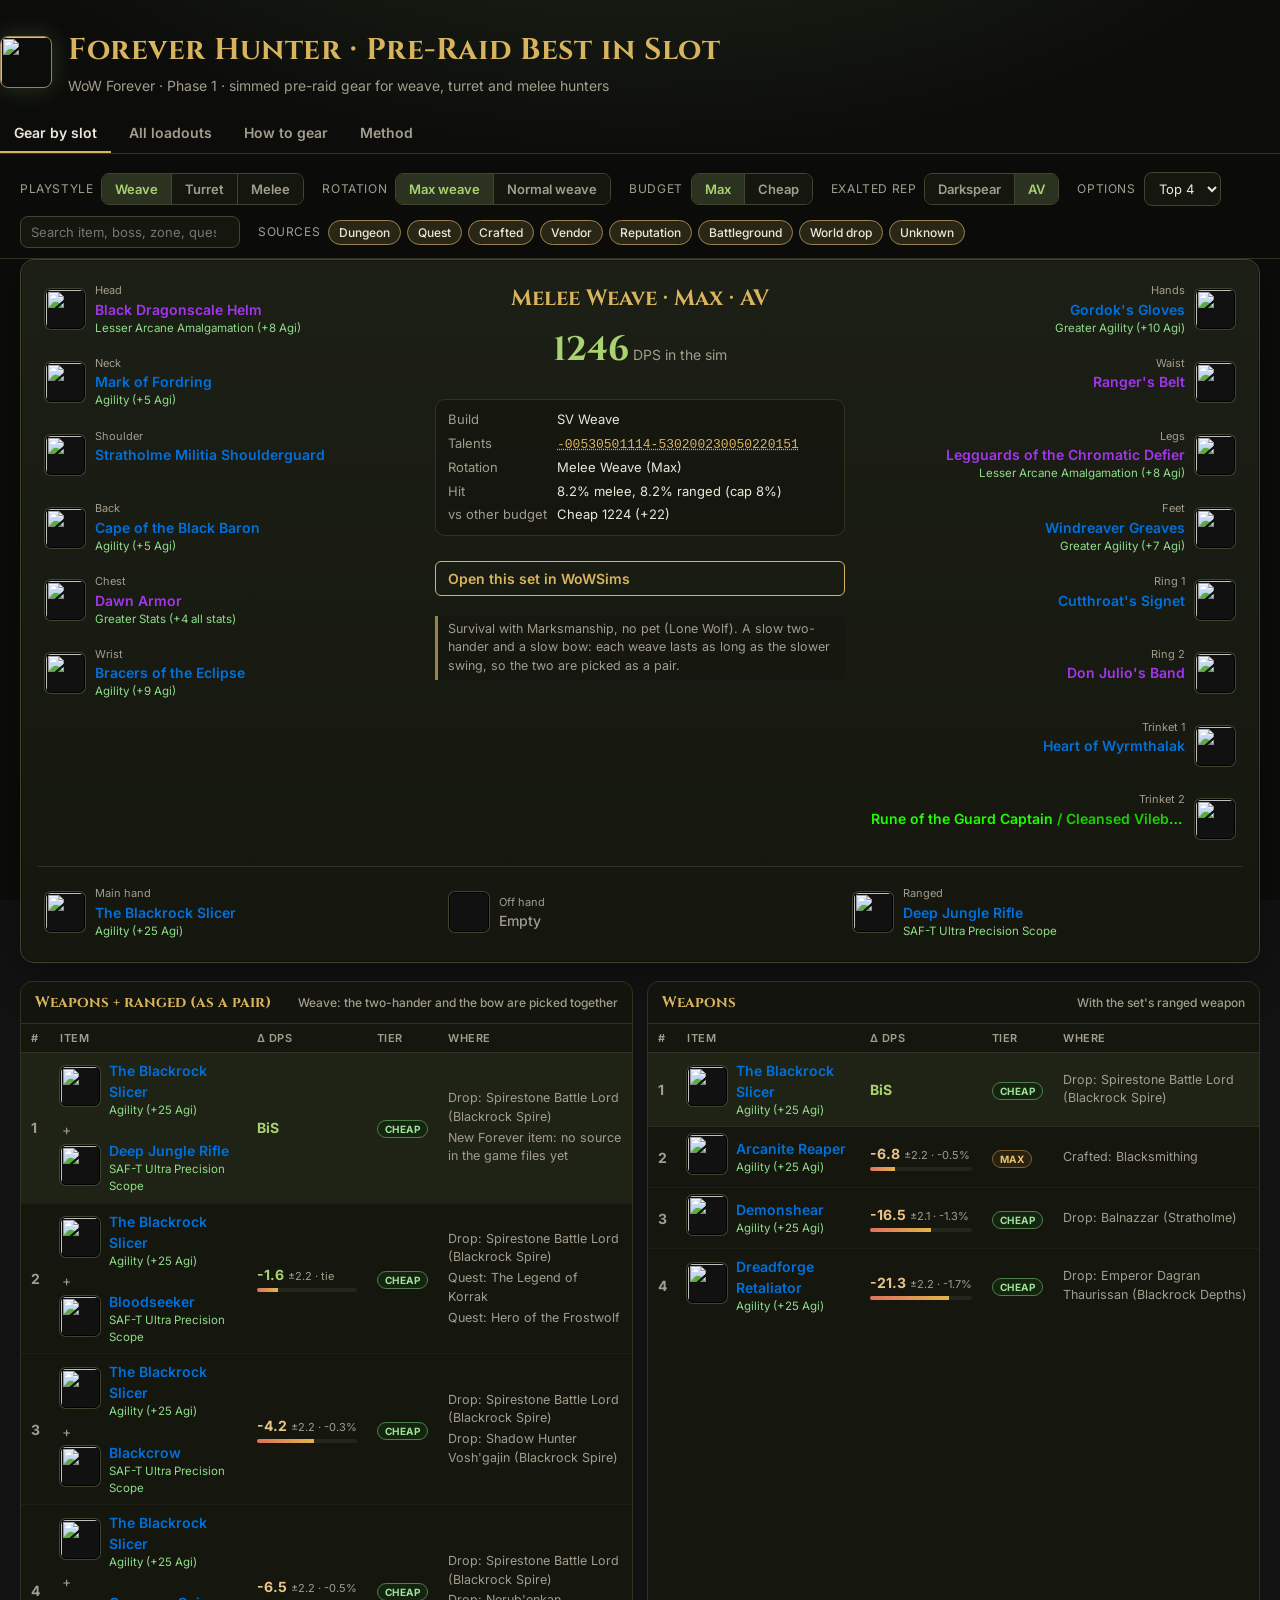
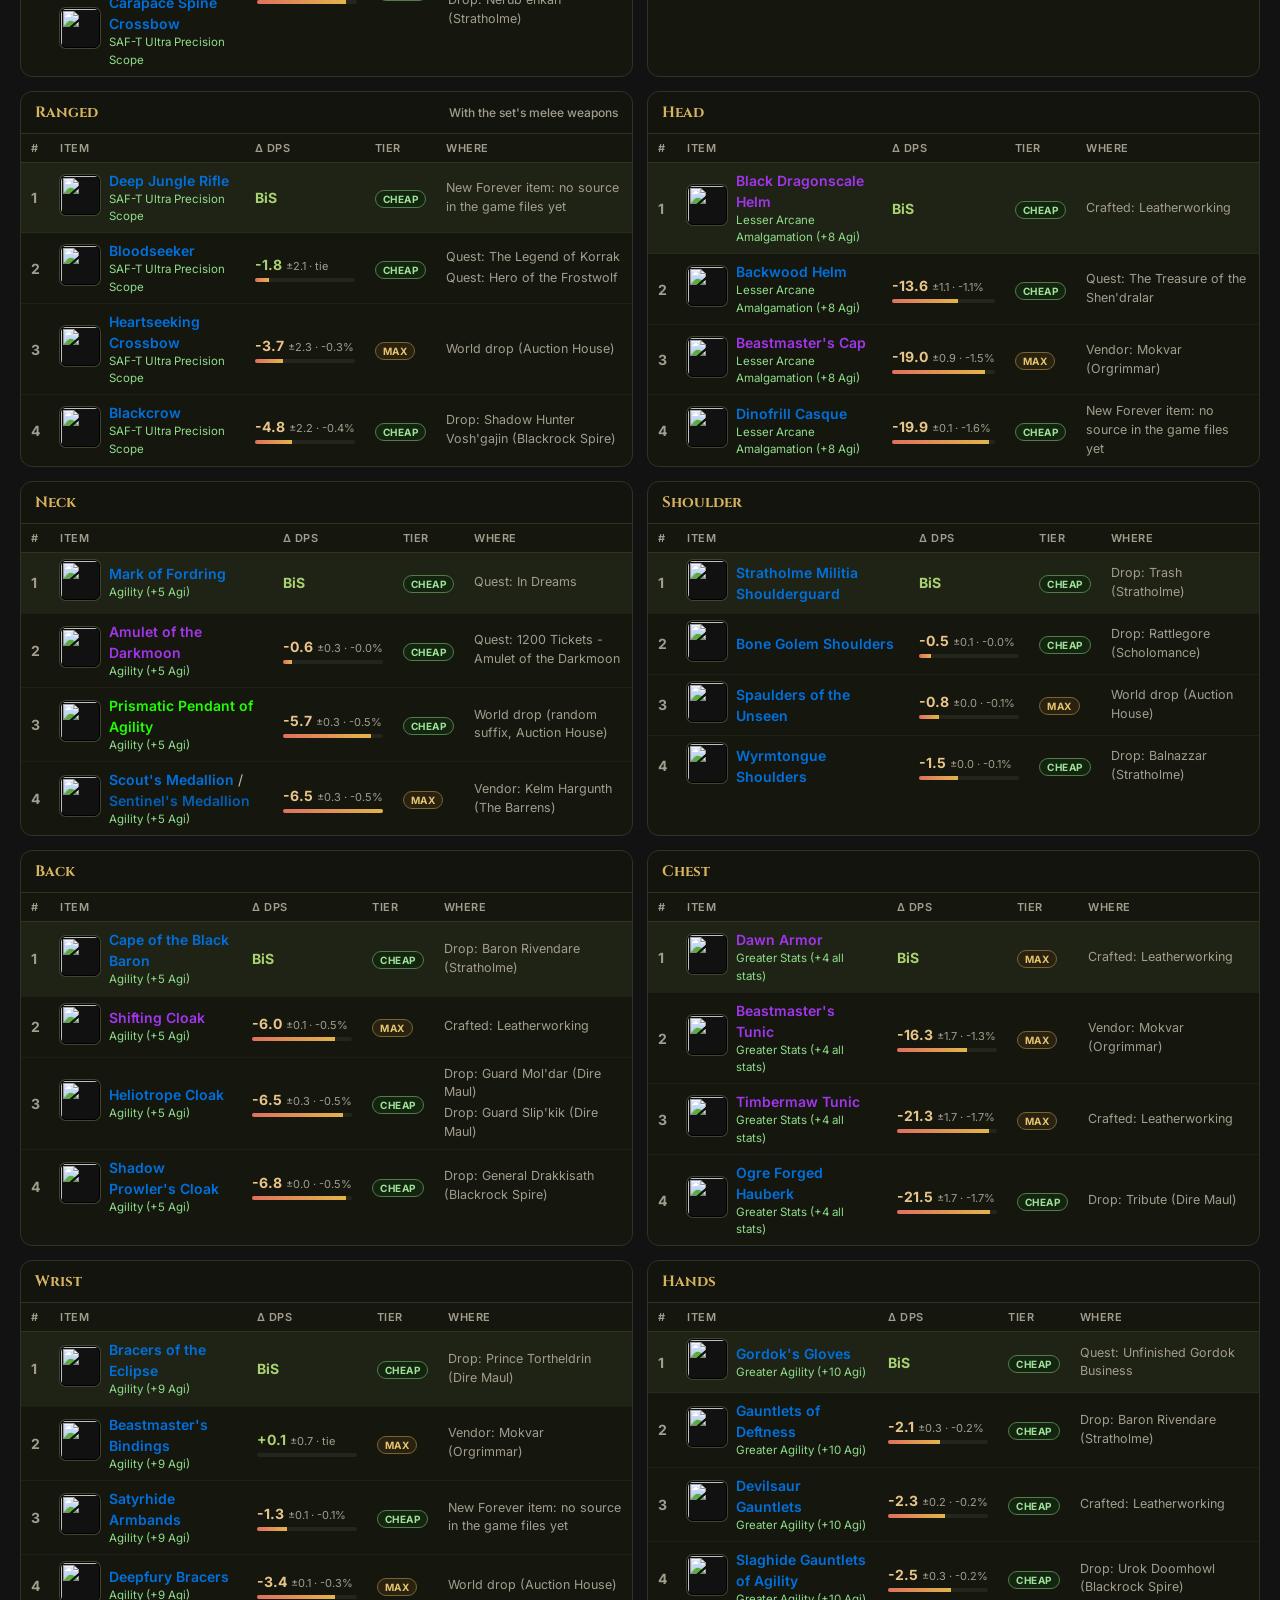
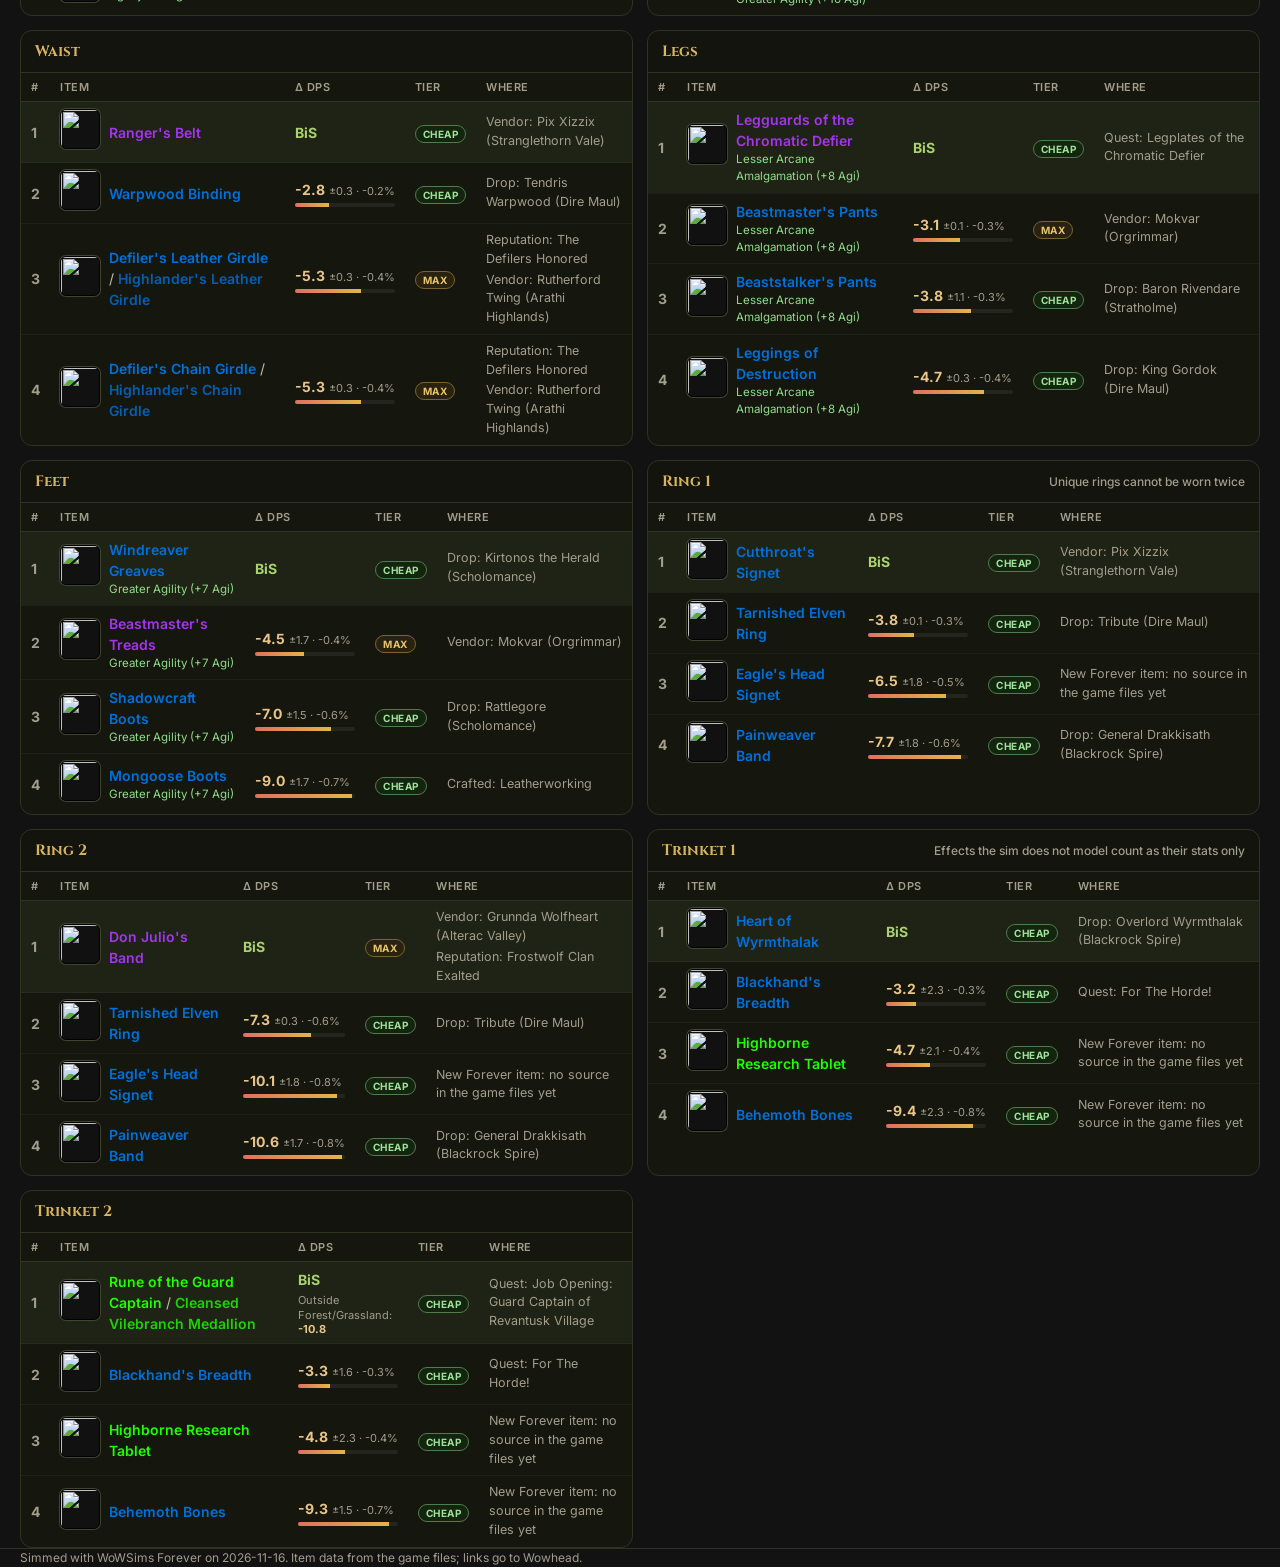
==== index.html @ 92790dd5 "Weave: normal weave sets beside the max weave ones Weave gets a Rotation pick, Max weave or Normal w" ====
<!doctype html>
<html lang="en">
<head>
<meta charset="utf-8">
<meta name="viewport" content="width=device-width,initial-scale=1">
<title>Forever Hunter · Pre-Raid BiS</title>
<link rel="icon" href="https://wow.zamimg.com/images/wow/icons/medium/classicon_hunter.jpg">
<link rel="preconnect" href="https://fonts.googleapis.com">
<link rel="stylesheet" href="https://fonts.googleapis.com/css2?family=Cinzel:wght@600;700&family=Inter:wght@400;500;600;700&display=swap">
<style>
:root {
  color-scheme: dark;
  --bg: #0c0d0b;
  --panel: #15170f;
  --panel-2: #1c1f15;
  --line: #2f3322;
  --line-2: #3f4530;
  --gold: #d9b45f;
  --gold-dim: #9a8250;
  --text: #ebe7da;
  --muted: #a29d8c;
  --hunter: #a9d271;
  --good: #8fdc8a;
  --warn: #e2b54a;
  --bad: #e0705f;
  --q0: #9d9d9d; --q1: #ffffff; --q2: #1eff00; --q3: #0070dd; --q4: #a335ee; --q5: #ff8000;
  --display: "Cinzel", Georgia, serif;
  --body: "Inter", system-ui, -apple-system, "Segoe UI", sans-serif;
}
* { box-sizing: border-box; }
html { scroll-behavior: smooth; scroll-padding-top: 130px; }
body { margin: 0; background: radial-gradient(1200px 600px at 50% -200px, #23281a 0%, var(--bg) 60%) fixed; color: var(--text); font: 14px/1.5 var(--body); }
a { color: var(--gold); text-decoration: none; }
a:hover { text-decoration: underline; }
.wrap { max-width: 1280px; margin: 0 auto; padding: 0 20px; }

header.top { padding: 28px 0 8px; }
.brand { display: flex; align-items: center; gap: 16px; }
.brand img { width: 52px; height: 52px; border-radius: 8px; border: 1px solid var(--gold-dim); box-shadow: 0 0 24px #a9d27133; }
h1 { font-family: var(--display); font-weight: 700; font-size: 30px; letter-spacing: .5px; margin: 0; color: var(--gold); }
.sub { color: var(--muted); margin: 2px 0 0; }
nav.tabs { display: flex; gap: 4px; margin-top: 18px; border-bottom: 1px solid var(--line); }
nav.tabs button { background: none; border: 0; color: var(--muted); font: 600 14px var(--body); padding: 10px 14px; cursor: pointer; border-bottom: 2px solid transparent; }
nav.tabs button[aria-selected="true"] { color: var(--text); border-bottom-color: var(--gold); }

.bar { position: sticky; top: 0; z-index: 20; background: #0c0d0bf0; backdrop-filter: blur(6px); border-bottom: 1px solid var(--line); }
.bar .wrap { display: flex; flex-wrap: wrap; gap: 10px 18px; align-items: center; padding-top: 10px; padding-bottom: 10px; }
.group { display: flex; align-items: center; gap: 8px; }
.group > label { color: var(--muted); font-size: 12px; text-transform: uppercase; letter-spacing: .6px; }
.seg { display: inline-flex; border: 1px solid var(--line-2); border-radius: 8px; overflow: hidden; }
.seg button { background: var(--panel); color: var(--muted); border: 0; padding: 7px 13px; font: 600 13px var(--body); cursor: pointer; }
.seg button + button { border-left: 1px solid var(--line-2); }
.seg button[aria-pressed="true"] { background: #2b3220; color: var(--hunter); }
.chips { display: flex; flex-wrap: wrap; gap: 6px; }
.chip { border: 1px solid var(--line-2); background: var(--panel); color: var(--muted); border-radius: 999px; padding: 4px 10px; font: 500 12px var(--body); cursor: pointer; }
.chip[aria-pressed="true"] { color: var(--text); border-color: var(--gold-dim); background: #2a2616; }
input[type="search"], select { background: var(--panel); border: 1px solid var(--line-2); color: var(--text); border-radius: 8px; padding: 7px 10px; font: 13px var(--body); }
input[type="search"] { width: 220px; }

main { padding: 18px 0 60px; }
section[hidden] { display: none; }

/* The character window: eight slots down each side, the weapons below, the build in the middle. */
.doll { display: grid; grid-template-columns: minmax(230px, 1fr) minmax(260px, 1.1fr) minmax(230px, 1fr); gap: 14px; background: linear-gradient(180deg, var(--panel-2), var(--panel)); border: 1px solid var(--line-2); border-radius: 14px; padding: 16px; box-shadow: inset 0 0 0 1px #00000055, 0 10px 40px #00000066; }
.col { display: flex; flex-direction: column; gap: 6px; }
.col.right .slot { flex-direction: row-reverse; text-align: right; }
.weapons { grid-column: 1 / -1; display: grid; grid-template-columns: repeat(3, 1fr); gap: 6px; border-top: 1px solid var(--line); padding-top: 12px; }
.slot { display: flex; align-items: center; gap: 10px; padding: 5px 7px; border-radius: 8px; border: 1px solid transparent; cursor: pointer; min-height: 50px; }
.slot:hover { background: #ffffff08; border-color: var(--line-2); }
.slot .meta { min-width: 0; }
.slot .nm { font-weight: 600; white-space: nowrap; overflow: hidden; text-overflow: ellipsis; }
.slot .en { color: var(--good); font-size: 11.5px; white-space: nowrap; overflow: hidden; text-overflow: ellipsis; }
.slot .lbl { color: var(--muted); font-size: 11px; }
.slot.empty .nm { color: var(--muted); font-weight: 500; }
.icon { width: 40px; height: 40px; border-radius: 6px; border: 1px solid #000; box-shadow: 0 0 0 1px var(--line-2); flex: none; background: #111 center/cover; }
.icon.sm { width: 28px; height: 28px; border-radius: 5px; }
.center { display: flex; flex-direction: column; gap: 10px; align-items: stretch; justify-content: flex-start; padding: 6px 4px; }
.center h2 { font-family: var(--display); margin: 0; color: var(--gold); font-size: 22px; text-align: center; }
.dps { text-align: center; }
.dps b { font-size: 34px; color: var(--hunter); font-family: var(--display); }
.dps span { color: var(--muted); }
.facts { display: grid; grid-template-columns: auto 1fr; gap: 4px 10px; font-size: 13px; background: #00000033; border: 1px solid var(--line); border-radius: 10px; padding: 10px 12px; }
.facts dt { color: var(--muted); }
.facts dd { margin: 0; overflow-wrap: anywhere; }
.slot.lf { border-color: var(--gold-dim); background: #2a241433; }
.lfbox { font-size: 12.5px; border: 1px solid var(--line); border-radius: 10px; padding: 8px 10px; background: #00000033; }
.lfbox button { background: var(--panel); color: var(--muted); border: 1px solid var(--line-2); border-radius: 8px; padding: 5px 10px; font: 600 12.5px var(--body); cursor: pointer; }
.lfbox button[aria-pressed="true"] { background: #2b3220; color: var(--hunter); }
.lfbox p { margin: 6px 0 0; color: var(--muted); }
.callout { font-size: 12.5px; color: var(--muted); border-left: 3px solid var(--gold-dim); padding: 4px 10px; background: #00000022; border-radius: 0 8px 8px 0; }

/* Slot cards */
.cards { display: grid; grid-template-columns: repeat(auto-fill, minmax(560px, 1fr)); gap: 14px; margin-top: 18px; }
.card { background: var(--panel); border: 1px solid var(--line); border-radius: 12px; overflow: hidden; }
.sect.flash { box-shadow: inset 0 0 0 2px var(--gold); }
.sect + .sect h3 { border-top: 1px solid var(--line); }
.card h3 { margin: 0; padding: 10px 14px; font: 700 15px var(--display); color: var(--gold); border-bottom: 1px solid var(--line); display: flex; justify-content: space-between; align-items: baseline; background: #00000022; }
.card h3 small { font: 500 12px var(--body); color: var(--muted); }
.why { margin-left: 8px; font: 600 11px var(--body); color: var(--gold); background: #d9b45f1a; border: 1px solid var(--gold-dim); border-radius: 10px; padding: 1px 8px; cursor: help; vertical-align: 2px; }
table { width: 100%; border-collapse: collapse; }
th, td { padding: 7px 10px; text-align: left; vertical-align: middle; }
th { font: 600 11px var(--body); text-transform: uppercase; letter-spacing: .5px; color: var(--muted); border-bottom: 1px solid var(--line); }
tbody tr + tr td { border-top: 1px solid #ffffff0a; }
tr.best td { background: #a9d27110; }
td.rank { width: 28px; color: var(--muted); font-weight: 700; }
td.item { min-width: 0; }
.it { display: flex; align-items: center; gap: 9px; min-width: 0; }
.it .names { min-width: 0; }
.it .n { font-weight: 600; }
.ally { opacity: .8; }
.simlink { display: inline-block; margin: 2px 0 10px; padding: 6px 12px; border: 1px solid var(--gold, #c9a227); border-radius: 6px;
  color: var(--gold, #c9a227); font-weight: 600; text-decoration: none; }
.simlink:hover { background: rgba(201, 162, 39, .12); }
.facts a code { text-decoration: underline dotted; }
.it .e { color: var(--good); font-size: 11.5px; }
.plus { color: var(--muted); margin: 0 2px; }
td.delta { white-space: nowrap; width: 120px; }
.dv { font-weight: 700; }
.dv.zero { color: var(--hunter); }
.dv.neg { color: #e9c58a; }
.dm { color: var(--muted); font-size: 11px; }
.alt { color: var(--muted); font-size: 11px; white-space: normal; margin-top: 3px; line-height: 1.3; }
.alt b { color: #e9c58a; }
.bar-bg { height: 4px; background: #ffffff10; border-radius: 3px; margin-top: 3px; overflow: hidden; }
.bar-fg { height: 100%; background: linear-gradient(90deg, #e0705f, #e2b54a); }
td.src { font-size: 12.5px; color: var(--muted); }
td.src .s + .s { margin-top: 2px; }
.badge { display: inline-block; font: 700 10px var(--body); text-transform: uppercase; letter-spacing: .5px; padding: 2px 7px; border-radius: 999px; border: 1px solid; vertical-align: middle; }
.badge.cheap { color: #9fe39a; border-color: #4f7d4b; background: #13240f; }
.badge.max { color: #e8c46d; border-color: #7a6331; background: #2a2210; }
.empty-note { color: var(--muted); padding: 12px 14px; font-size: 13px; }
.scenario { border-top: 1px solid var(--line); padding: 10px 14px 6px; }
.scenario h4 { margin: 0; font: 700 13px var(--display); color: var(--hunter); }
.scenario .sc-detail { color: var(--muted); font-size: 12px; margin: 3px 0 4px; line-height: 1.35; }
.scenario td { padding-left: 0; }
.dv.pos { color: var(--good); }

/* All loadouts */
.matrix { overflow-x: auto; border: 1px solid var(--line); border-radius: 12px; background: var(--panel); }
.matrix table th { position: sticky; top: 0; background: var(--panel-2); }
.matrix td { border-top: 1px solid #ffffff0a; font-size: 12.5px; }
.matrix td.sl { color: var(--muted); font-weight: 600; white-space: nowrap; }
.matrix tr.same td:not(.sl) { background: #8fdc8a0f; }
.matrix td.odd { box-shadow: inset 0 0 0 1px #e2b54a66; }
.matrix .it .n { font-weight: 500; }

/* Prose */
.prose { max-width: 900px; }
.prose h2 { font-family: var(--display); color: var(--gold); margin: 28px 0 8px; font-size: 21px; }
.prose h3 { margin: 18px 0 6px; font-size: 15px; }
.prose p, .prose li { color: #d9d4c4; }
.prose table { margin: 8px 0 14px; border: 1px solid var(--line); border-radius: 10px; overflow: hidden; background: var(--panel); }
.prose td, .prose th { border-top: 1px solid #ffffff0a; font-size: 13px; }
.kpis { display: grid; grid-template-columns: repeat(auto-fill, minmax(190px, 1fr)); gap: 10px; margin: 12px 0; }
.kpi { background: var(--panel); border: 1px solid var(--line); border-radius: 10px; padding: 10px 12px; }
.kpi b { display: block; font-size: 20px; color: var(--hunter); font-family: var(--display); }
.kpi span { color: var(--muted); font-size: 12px; }

/* The game's item tooltip */
#tip { position: fixed; z-index: 50; pointer-events: none; max-width: 330px; background: #070b14f2; border: 1px solid #5a6a8a; border-radius: 6px; padding: 9px 11px; font-size: 13px; line-height: 1.45; box-shadow: 0 8px 30px #000a; }
#tip .t { font-weight: 700; font-size: 14px; }
#tip .w { color: #fff; }
#tip .g { color: #1eff00; }
#tip .y { color: #ffd100; }
#tip .m { color: #9d9d9d; }
#tip .row { display: flex; justify-content: space-between; gap: 16px; }
#tip.wide { max-width: 420px; }
#tip .why-l { margin: 6px 0 0; color: #d8d4c6; }
footer { color: var(--muted); font-size: 12px; border-top: 1px solid var(--line); padding: 18px 0 40px; }

@media (max-width: 980px) {
  .doll { grid-template-columns: 1fr 1fr; }
  .center { grid-column: 1 / -1; order: -1; }
  .weapons { grid-template-columns: 1fr; }
  .cards { grid-template-columns: 1fr; }
  input[type="search"] { width: 100%; }
}
@media (max-width: 600px) {
  .bar { position: static; }
  h1 { font-size: 22px; }
  .doll { grid-template-columns: 1fr; }
  .col.right .slot { flex-direction: row; text-align: left; }
  td.src { display: none; }
}
</style>
</head>
<body>
<header class="top wrap">
  <div class="brand">
    <img alt="" src="https://wow.zamimg.com/images/wow/icons/large/classicon_hunter.jpg">
    <div>
      <h1>Forever Hunter · Pre-Raid Best in Slot</h1>
      <p class="sub" id="lede"></p>
    </div>
  </div>
  <nav class="tabs" role="tablist">
    <button role="tab" data-tab="gear" aria-selected="true">Gear by slot</button>
    <button role="tab" data-tab="all">All loadouts</button>
    <button role="tab" data-tab="howto">How to gear</button>
    <button role="tab" data-tab="method">Method</button>
  </nav>
</header>

<div class="bar">
  <div class="wrap">
    <div class="group"><label>Playstyle</label><div class="seg" id="ps"></div></div>
    <div class="group" id="specgroup"><label id="speclabel">Spec</label><div class="seg" id="spec"></div></div>
    <div class="group"><label>Budget</label><div class="seg" id="tier"></div></div>
    <div class="group" id="repgroup"><label>Exalted rep</label><div class="seg" id="rep"></div></div>
    <div class="group"><label>Options</label>
      <select id="topn"><option value="3">Top 3</option><option value="4" selected>Top 4</option><option value="6">Top 6</option></select>
    </div>
    <div class="group"><input type="search" id="q" placeholder="Search item, boss, zone, quest…"></div>
    <div class="group"><label>Sources</label><div class="chips" id="srcs"></div></div>
  </div>
</div>

<main class="wrap">
  <section data-panel="gear">
    <div class="doll" id="doll"></div>
    <div class="cards" id="cards"></div>
  </section>
  <section data-panel="all" hidden>
    <p class="sub">Every loadout side by side. A green row means every loadout wears the same item; an outlined cell differs from the most common pick.</p>
    <div class="matrix" id="matrix"></div>
  </section>
  <section data-panel="howto" hidden><div class="prose" id="howto"></div></section>
  <section data-panel="method" hidden><div class="prose" id="method"></div></section>
</main>

<footer class="wrap" id="foot"></footer>
<div id="tip" hidden></div>

<script src="data.js?v=25b771f900"></script>
<script>
const G = window.GUIDE;
const ICON = n => `https://wow.zamimg.com/images/wow/icons/medium/${n || 'inv_misc_questionmark'}.jpg`;
const WH = id => `https://www.wowhead.com/forever/item=${id}`;
const esc = s => String(s).replace(/[&<>"]/g, c => ({ '&': '&amp;', '<': '&lt;', '>': '&gt;', '"': '&quot;' })[c]);
const SLOT_LABEL = { head: 'Head', neck: 'Neck', shoulder: 'Shoulder', back: 'Back', chest: 'Chest', wrist: 'Wrist', hands: 'Hands',
  waist: 'Waist', legs: 'Legs', feet: 'Feet', finger1: 'Ring 1', finger2: 'Ring 2', trinket1: 'Trinket 1', trinket2: 'Trinket 2',
  main_hand: 'Main hand', off_hand: 'Off hand', ranged: 'Ranged', weapons: 'Weapons', weapons_ranged: 'Weapons + ranged (as a pair)', two_hand: 'Two-hander' };
const LEFT = ['head', 'neck', 'shoulder', 'back', 'chest', 'wrist'];
const RIGHT = ['hands', 'waist', 'legs', 'feet', 'finger1', 'finger2', 'trinket1', 'trinket2'];
const WEAPONS = ['main_hand', 'off_hand', 'ranged'];
const SOURCE_KINDS = [['dungeon', 'Dungeon'], ['quest', 'Quest'], ['craft', 'Crafted'], ['vendor', 'Vendor'], ['rep', 'Reputation'],
  ['bg', 'Battleground'], ['world', 'World drop'], ['unknown', 'Unknown']];

// spec: the pick per playstyle that has one (Weave: max or normal rotation; Turret: MM or BM).
const state = { ps: 'weave', spec: { weave: 'max', turret: 'mm' }, long: false, tier: 'max', rep: 'av', topn: 4, q: '', srcs: new Set(SOURCE_KINDS.map(s => s[0])), tab: 'gear' };
const fromHash = () => {
  const p = new URLSearchParams(location.hash.slice(1));
  if (G.playstyles.some(x => x.id === p.get('ps'))) state.ps = p.get('ps');
  if (['max', 'cheap'].includes(p.get('tier'))) state.tier = p.get('tier');
  if (['darkspear', 'av'].includes(p.get('rep'))) state.rep = p.get('rep');
  if (['gear', 'all', 'howto', 'method'].includes(p.get('tab'))) state.tab = p.get('tab');
  const P = G.playstyles.find(x => x.id === state.ps);
  if ((P.specs || []).some(x => x.id === p.get('spec'))) state.spec[state.ps] = p.get('spec');
  state.long = p.get('long') === '1';
};
const toHash = () => history.replaceState(null, '', `#tab=${state.tab}&ps=${state.ps}${state.ps in state.spec ? `&spec=${state.spec[state.ps]}` : ''}&tier=${state.tier}&rep=${state.rep}${state.long ? '&long=1' : ''}`);

const item = id => G.items[id];
const qcls = it => `color: var(--q${it ? it.q : 1})`;
// Max comes in two sets, one per exalted reputation: Darkspear Raiders (<ps>-max) or Alterac Valley (<ps>-max-av).
// A playstyle with specs has a set per spec and budget, under the spec's prefix: Weave max (weave-*) or normal
// (nweave-*), Turret Marksmanship (turret-*) or Beast Mastery (bmturret-*).
const curPS = () => G.playstyles.find(p => p.id === state.ps);
const loadout = () => G.loadouts[`${(specOf(curPS()) || { prefix: state.ps }).prefix}-${state.tier}${state.tier === 'max' && state.rep === 'av' ? '-av' : ''}`];
const specOf = P => (P.specs || []).find(x => x.id === state.spec[P.id]);
const tierLabel = () => state.tier === 'cheap' ? 'Cheap' : `Max · ${state.rep === 'av' ? 'AV' : 'Darkspear'}`;

function itemName(spec) {
  const it = item(spec[0]);
  if (!it) return '—';
  return it.name + (spec[2] ? ' ' + (G.suffixes[spec[2]] || '') : '');
}
function enchantName(spec) {
  return spec[3] || (spec[1] ? 'Enchant ' + spec[1] : '');
}
function itemHTML(spec, small) {
  const it = item(spec[0]);
  if (!it) return '<span class="dm">empty</span>';
  const en = enchantName(spec);
  return `<span class="it" data-tip="${spec[0]}" data-sfx="${spec[2] || 0}">
      <a href="${WH(spec[0])}" target="_blank" rel="noopener"><img class="icon${small ? ' sm' : ''}" loading="lazy" src="${ICON(it.icon)}" alt=""></a>
      <span class="names"><a class="n" style="${qcls(it)}" href="${WH(spec[0])}" target="_blank" rel="noopener">${esc(itemName(spec))}</a>${it.alliance ? `<span class="ally"> / <a class="n" style="${qcls(it)}" href="${WH(it.alliance.id)}" target="_blank" rel="noopener" title="Alliance version, identical">${esc(it.alliance.name)}</a></span>` : ''}
      ${en && !small ? `<div class="e">${esc(en)}</div>` : ''}</span></span>`;
}
const moveSpecs = move => Object.entries(move).filter(([, v]) => v && v[0]).sort((a, b) => order(a[0]) - order(b[0]));
const ORDER = ['head', 'neck', 'shoulder', 'back', 'chest', 'wrist', 'hands', 'waist', 'legs', 'feet', 'finger1', 'finger2', 'trinket1', 'trinket2', 'main_hand', 'off_hand', 'ranged'];
const order = s => ORDER.indexOf(s);

function rowPasses(specs) {
  const q = state.q.trim().toLowerCase();
  return specs.every(([, spec]) => {
    const it = item(spec[0]);
    if (!it) return true;
    if (!it.kinds.some(k => state.srcs.has(k))) return false;
    if (state.tier === 'cheap' && it.tier !== 'cheap') return false;
    return true;
  }) && (!q || specs.some(([, spec]) => {
    const it = item(spec[0]);
    return it && (itemName(spec).toLowerCase().includes(q) || (it.alliance && it.alliance.name.toLowerCase().includes(q)) ||
      it.sources.join(' ').toLowerCase().includes(q));
  }));
}

function renderDoll() {
  const L = loadout();
  // The long fight toggle shows the set with the pieces a 4-5 minute fight swaps in, marked.
  const LF = state.long && L.long;
  const gear = LF ? { ...L.gear, ...L.long.pieces } : L.gear;
  const slot = s => {
    const spec = gear[s];
    if (!spec || !spec[0]) return `<div class="slot empty" data-go="${s}"><div class="icon"></div><div class="meta"><div class="lbl">${SLOT_LABEL[s]}</div><div class="nm">Empty</div></div></div>`;
    const it = item(spec[0]);
    return `<div class="slot${LF && L.long.pieces[s] ? ' lf' : ''}" data-go="${s}" data-tip="${spec[0]}" data-sfx="${spec[2] || 0}">
      <img class="icon" src="${ICON(it.icon)}" alt=""><div class="meta"><div class="lbl">${SLOT_LABEL[s]}${(L.groups.find(g => g.id === s && g.why) || {}).why ? ` <button class="why" type="button" data-why="${s}">${esc(L.groups.find(g => g.id === s).why.label)}</button>` : ''}</div>
      <div class="nm" style="${qcls(it)}">${esc(itemName(spec))}${it.alliance ? `<span class="ally"> / ${esc(it.alliance.name)}</span>` : ''}</div><div class="en">${esc(enchantName(spec)) || '&nbsp;'}</div></div></div>`;
  };
  const P = G.playstyles.find(p => p.id === state.ps);
  const sp = specOf(P);
  const sign = v => (v > 0 ? '+' : '') + v.toFixed(1);
  const lfBox = L.long ? `<div class="lfbox"><button type="button" data-long aria-pressed="${!!LF}">Long fight (4–5 min)</button>
      ${LF ? `<p>${esc(L.long.label)} (marked): ${L.long.at.map(a => `<b>${sign(a.d)}</b> ±${a.m.toFixed(1)} at ${esc(a.t)}`).join(', ')}, against this set at the same length. ${esc(L.long.note || '')}</p>` : ''}</div>` : '';
  document.getElementById('doll').innerHTML = `
    <div class="col">${LEFT.map(slot).join('')}</div>
    <div class="center">
      <h2>${esc(sp ? sp.title : P.name)} · ${tierLabel()}</h2>
      <div class="dps"><b>${L.dps.toFixed(0)}</b> <span>DPS in the sim</span></div>
      <dl class="facts">
        <dt>Build</dt><dd>${esc(L.build)}</dd>
        <dt>Talents</dt><dd><a href="${esc(L.talentLink)}" target="_blank" rel="noopener" title="Open in the Wowhead talent calculator"><code>${esc(L.talents)}</code></a></dd>
        <dt>Rotation</dt><dd>${esc(L.rotation)}</dd>
        <dt>Hit</dt><dd>${esc(L.hit)}</dd>
        <dt>vs other budget</dt><dd>${esc(L.vsOther)}</dd>
      </dl>
      ${L.simLink ? `<a class="simlink" href="${esc(L.simLink)}" target="_blank" rel="noopener">Open this set in WoWSims</a>` : ''}
      ${lfBox}
      <div class="callout">${(sp && sp.blurb) || P.blurb}</div>
    </div>
    <div class="col right">${RIGHT.map(slot).join('')}</div>
    <div class="weapons">${WEAPONS.map(slot).join('')}</div>`;
}

function renderCards() {
  const L = loadout();
  const out = [];
  for (const g of L.groups) {
    // A list with nothing worn in its slot (one-handers on a two-hander set) has no BiS row; its Δ is against the set.
    const hasBest = Object.keys(g.best).length > 0;
    const rows = [...(hasBest ? [{ move: g.best, d: 0, m: 0, best: true, alt: g.bestAlt }] : []), ...g.rows];
    const shown = rows.filter(r => rowPasses(moveSpecs(r.move))).slice(0, state.topn);
    const maxLoss = Math.max(1, ...rows.slice(0, state.topn + 2).map(r => -r.d));
    const tr = shown.map((r, i) => {
      const specs = moveSpecs(r.move);
      const items = specs.map(([s, spec]) => itemHTML(spec)).join('<span class="plus">+</span>');
      const tiers = [...new Set(specs.map(([, spec]) => (item(spec[0]) || {}).tier).filter(Boolean))];
      const srcs = specs.map(([, spec]) => (item(spec[0]) || { sources: [] }).sources.slice(0, 2).map(s => `<div class="s">${esc(s)}</div>`).join('')).join('');
      const pct = L.dps ? (r.d / L.dps * 100) : 0;
      const tie = !r.best && Math.abs(r.d) <= r.m;
      const delta = r.best ? '<span class="dv zero">BiS</span>' :
        `<span class="dv ${tie ? 'zero' : r.d > 0 ? 'pos' : 'neg'}">${r.d > 0 ? '+' : ''}${r.d.toFixed(1)}</span> <span class="dm">±${r.m.toFixed(1)} · ${tie ? 'tie' : (r.d > 0 ? '+' : '') + pct.toFixed(1) + '%'}</span>
         <div class="bar-bg"><div class="bar-fg" style="width:${Math.max(0, Math.min(100, -r.d / maxLoss * 100))}%"></div></div>`;
      // An area or creature bonus's other case, against the same set as the Δ above it.
      const alt = r.alt ? `<div class="alt" title="Δ DPS against the same set when this item's area or creature bonus is the other way round">${esc(r.alt.when)}: <b>${r.alt.d > 0 ? '+' : ''}${r.alt.d.toFixed(1)}</b>${r.alt.m != null ? ` <span class="dm">±${r.alt.m.toFixed(1)}</span>` : ''}</div>` : '';
      return `<tr class="${r.best ? 'best' : ''}"><td class="rank">${i + 1}</td><td class="item">${items}</td>
        <td class="delta">${delta}${alt}</td><td>${tiers.map(t => `<span class="badge ${t}">${t}</span>`).join(' ')}</td><td class="src">${srcs}</td></tr>`;
    }).join('');
    // The best moves under a raid condition the set does not assume, against the set under the same condition.
    const scenarios = (g.scenarios || []).map(sc => {
      const rows = sc.rows.filter(r => rowPasses(moveSpecs(r.move)));
      if (!rows.length) return '';
      const tr = rows.map(r => `<tr><td class="item">${moveSpecs(r.move).map(([, spec]) => itemHTML(spec)).join('<span class="plus">+</span>')}</td>
        <td class="delta"><span class="dv pos">${r.d > 0 ? '+' : ''}${r.d.toFixed(1)}</span> <span class="dm">±${r.m.toFixed(1)}</span>${r.note ? `<div class="alt">${esc(r.note)}</div>` : ''}</td></tr>`).join('');
      return `<div class="scenario"><h4>${esc(sc.when)}</h4><div class="sc-detail">${esc(sc.detail)}</div><table><tbody>${tr}</tbody></table></div>`;
    }).join('');
    const hiddenBest = hasBest && !rowPasses(moveSpecs(g.best));
    const sect = `<div class="sect" id="card-${g.id}"><h3><span>${esc(SLOT_LABEL[g.id] || g.id)}${g.why ? ` <button class="why" type="button" data-why="${g.id}">${esc(g.why.label)}</button>` : ''}</span> <small>${g.note ? esc(g.note) : ''}</small></h3>
      ${shown.length ? `<table><thead><tr><th>#</th><th>Item</th><th>Δ DPS</th><th>Tier</th><th>Where</th></tr></thead><tbody>${tr}</tbody></table>` : ''}
      ${hiddenBest ? '<div class="empty-note">The best item for this slot is hidden by your filters.</div>' : ''}
      ${!shown.length ? '<div class="empty-note">Nothing in this slot passes the filters.</div>' : ''}${scenarios}</div>`;
    // The off hand list sits under the main hand list in one card, about as tall as the pair card beside it.
    if (g.id === 'off_hand' && out.length && out[out.length - 1].id === 'main_hand') out[out.length - 1].html += sect;
    else out.push({ id: g.id, html: sect });
  }
  document.getElementById('cards').innerHTML = out.map(c => `<div class="card">${c.html}</div>`).join('');
}

// Rings and trinkets have no order: each loadout's pair is listed with the item more loadouts wear first, so the same
// two items in swapped slots do not read as a difference.
function pairedGear(ids) {
  const out = Object.fromEntries(ids.map(id => [id, { ...G.loadouts[id].gear }]));
  for (const [a, b] of [['finger1', 'finger2'], ['trinket1', 'trinket2']]) {
    const count = {};
    ids.forEach(id => [a, b].forEach(s => { const v = out[id][s]; if (v && v[0]) count[v[0]] = (count[v[0]] || 0) + 1; }));
    ids.forEach(id => {
      const x = out[id][a], y = out[id][b];
      if (x && y && (count[y[0]] || 0) > (count[x[0]] || 0)) { out[id][a] = y; out[id][b] = x; }
    });
  }
  return out;
}

function renderMatrix() {
  const ids = Object.keys(G.loadouts);
  const gear = pairedGear(ids);
  const head = ids.map(id => { const L = G.loadouts[id]; return `<th>${esc(L.title)}<div class="dm">${L.dps.toFixed(0)} DPS</div></th>`; }).join('');
  const rows = ORDER.map(s => {
    const cells = ids.map(id => gear[id][s] || [0, 0, 0]);
    const keys = cells.map(c => c[0] + ':' + c[2]);
    const counts = {};
    keys.forEach(k => counts[k] = (counts[k] || 0) + 1);
    const common = Object.entries(counts).sort((a, b) => b[1] - a[1])[0][0];
    const same = keys.every(k => k === keys[0]);
    if (cells.every(c => !c[0])) return '';
    return `<tr class="${same ? 'same' : ''}"><td class="sl">${SLOT_LABEL[s]}</td>${cells.map((c, i) =>
      `<td class="${!same && keys[i] !== common ? 'odd' : ''}">${c[0] ? itemHTML(c, true) : '<span class="dm">—</span>'}</td>`).join('')}</tr>`;
  }).join('');
  document.getElementById('matrix').innerHTML = `<table><thead><tr><th>Slot</th>${head}</tr></thead><tbody>${rows}</tbody></table>`;
}

function statLines(it) {
  const L = [];
  if (it.weapon) {
    L.push(`<div class="row"><span class="w">${it.weapon.min}–${it.weapon.max} Damage</span><span class="w">Speed ${it.weapon.speed.toFixed(2)}</span></div>`);
    L.push(`<div class="w">(${it.weapon.dps.toFixed(1)} damage per second)</div>`);
  }
  if (it.armor) L.push(`<div class="w">${it.armor} Armor</div>`);
  for (const [k, v] of it.white) L.push(`<div class="w">+${v} ${k}</div>`);
  for (const line of it.green) L.push(`<div class="g">${esc(line)}</div>`);
  return L.join('');
}
function tipHTML(id, sfx) {
  const it = item(id);
  if (!it) return '';
  const sx = sfx && it.suffixStats && it.suffixStats[sfx];
  return `<div class="t" style="${qcls(it)}">${esc(it.name)}${sfx ? ' ' + esc(G.suffixes[sfx] || '') : ''}</div>
    ${it.unique ? '<div class="w">Unique</div>' : ''}
    <div class="row"><span class="w">${esc(it.slot)}</span><span class="w">${esc(it.kind || '')}</span></div>
    ${statLines(it)}${sx ? sx.map(([k, v]) => `<div class="w">+${v} ${k}</div>`).join('') : ''}
    ${it.set ? `<div class="y">${esc(it.set)}</div>` : ''}
    <div class="m">Item level ${it.ilvl}${it.side ? ' · ' + it.side + ' only' : ''}</div>
    ${it.alliance ? `<div class="m">Alliance: ${esc(it.alliance.name)}, identical</div>` : ''}
    <div style="margin-top:6px">${it.sources.map(s => `<div class="y">${esc(s)}</div>`).join('') || '<div class="m">No source in the game files</div>'}</div>
    <div style="margin-top:6px"><span class="badge ${it.tier}">${it.tier}</span></div>`;
}

function renderStatic() {
  document.getElementById('lede').textContent = G.meta.lede;
  document.getElementById('howto').innerHTML = G.howto;
  document.getElementById('method').innerHTML = G.method;
  document.getElementById('foot').innerHTML = G.meta.footer;
  document.getElementById('ps').innerHTML = G.playstyles.map(p => `<button data-ps="${p.id}">${esc(p.short)}</button>`).join('');
  document.getElementById('tier').innerHTML = '<button data-tier="max">Max</button><button data-tier="cheap">Cheap</button>';
  document.getElementById('rep').innerHTML = '<button data-rep="darkspear" title="Darkspear Raiders (Alliance: Theramore)">Darkspear</button>' +
    '<button data-rep="av" title="Frostwolf Clan (Alliance: Stormpike Guard)">AV</button>';
  document.getElementById('srcs').innerHTML = SOURCE_KINDS.map(([k, n]) => `<button class="chip" data-src="${k}" aria-pressed="true">${n}</button>`).join('');
}

function render() {
  document.querySelectorAll('[data-ps]').forEach(b => b.setAttribute('aria-pressed', b.dataset.ps === state.ps));
  document.querySelectorAll('[data-tier]').forEach(b => b.setAttribute('aria-pressed', b.dataset.tier === state.tier));
  document.querySelectorAll('[data-rep]').forEach(b => b.setAttribute('aria-pressed', b.dataset.rep === state.rep));
  document.getElementById('repgroup').style.display = state.tier === 'max' ? '' : 'none';
  const P = curPS();
  document.getElementById('specgroup').style.display = P.specs ? '' : 'none';
  if (P.specs) {
    document.getElementById('speclabel').textContent = P.specLabel;
    document.getElementById('spec').innerHTML = P.specs.map(x => `<button data-spec="${x.id}" title="${esc(x.name)}" aria-pressed="${x.id === state.spec[P.id]}">${esc(x.short)}</button>`).join('');
  }
  document.querySelectorAll('nav.tabs button').forEach(b => b.setAttribute('aria-selected', b.dataset.tab === state.tab));
  document.querySelectorAll('section[data-panel]').forEach(s => s.hidden = s.dataset.panel !== state.tab);
  document.querySelector('.bar').style.display = state.tab === 'gear' ? '' : 'none';
  if (state.tab === 'gear') { renderDoll(); renderCards(); }
  if (state.tab === 'all') renderMatrix();
  toHash();
}

document.addEventListener('click', e => {
  const t = e.target.closest('button,[data-go]');
  if (!t) return;
  if (t.dataset.ps) state.ps = t.dataset.ps;
  else if (t.dataset.tier) state.tier = t.dataset.tier;
  else if (t.dataset.rep) state.rep = t.dataset.rep;
  else if (t.dataset.spec) state.spec[state.ps] = t.dataset.spec;
  else if (t.hasAttribute('data-long')) state.long = !state.long;
  else if (t.dataset.tab) state.tab = t.dataset.tab;
  else if (t.dataset.src) { state.srcs.has(t.dataset.src) ? state.srcs.delete(t.dataset.src) : state.srcs.add(t.dataset.src); t.setAttribute('aria-pressed', state.srcs.has(t.dataset.src)); }
  else if (t.dataset.go) {
    const L = loadout();
    const g = L.groups.find(g => g.id === t.dataset.go && t.dataset.go in g.best) || L.groups.find(g => t.dataset.go in g.best);
    const card = g && document.getElementById('card-' + g.id);
    if (card) { card.scrollIntoView({ block: 'start' }); card.classList.add('flash'); setTimeout(() => card.classList.remove('flash'), 1200); }
    return;
  } else return;
  render();
});
document.getElementById('q').addEventListener('input', e => { state.q = e.target.value; renderCards(); });
document.getElementById('topn').addEventListener('change', e => { state.topn = +e.target.value; renderCards(); });

const tip = document.getElementById('tip');
document.addEventListener('mousemove', e => {
  const t = e.target.closest('[data-tip], [data-why]');
  if (!t) { tip.hidden = true; return; }
  const why = t.dataset.why && loadout().groups.find(g => g.id === t.dataset.why).why;
  tip.classList.toggle('wide', !!why);
  tip.innerHTML = why ? `<div class="t y">${esc(why.label)}</div>${why.lines.map(l => `<p class="why-l">${esc(l)}</p>`).join('')}` : tipHTML(+t.dataset.tip, +t.dataset.sfx);
  tip.hidden = false;
  const w = tip.offsetWidth, h = tip.offsetHeight;
  let x = e.clientX + 16, y = e.clientY + 16;
  if (x + w > innerWidth - 8) x = e.clientX - w - 16;
  if (y + h > innerHeight - 8) y = Math.max(8, innerHeight - h - 8);
  tip.style.left = x + 'px'; tip.style.top = y + 'px';
});

fromHash();
renderStatic();
render();
</script>
</body>
</html>
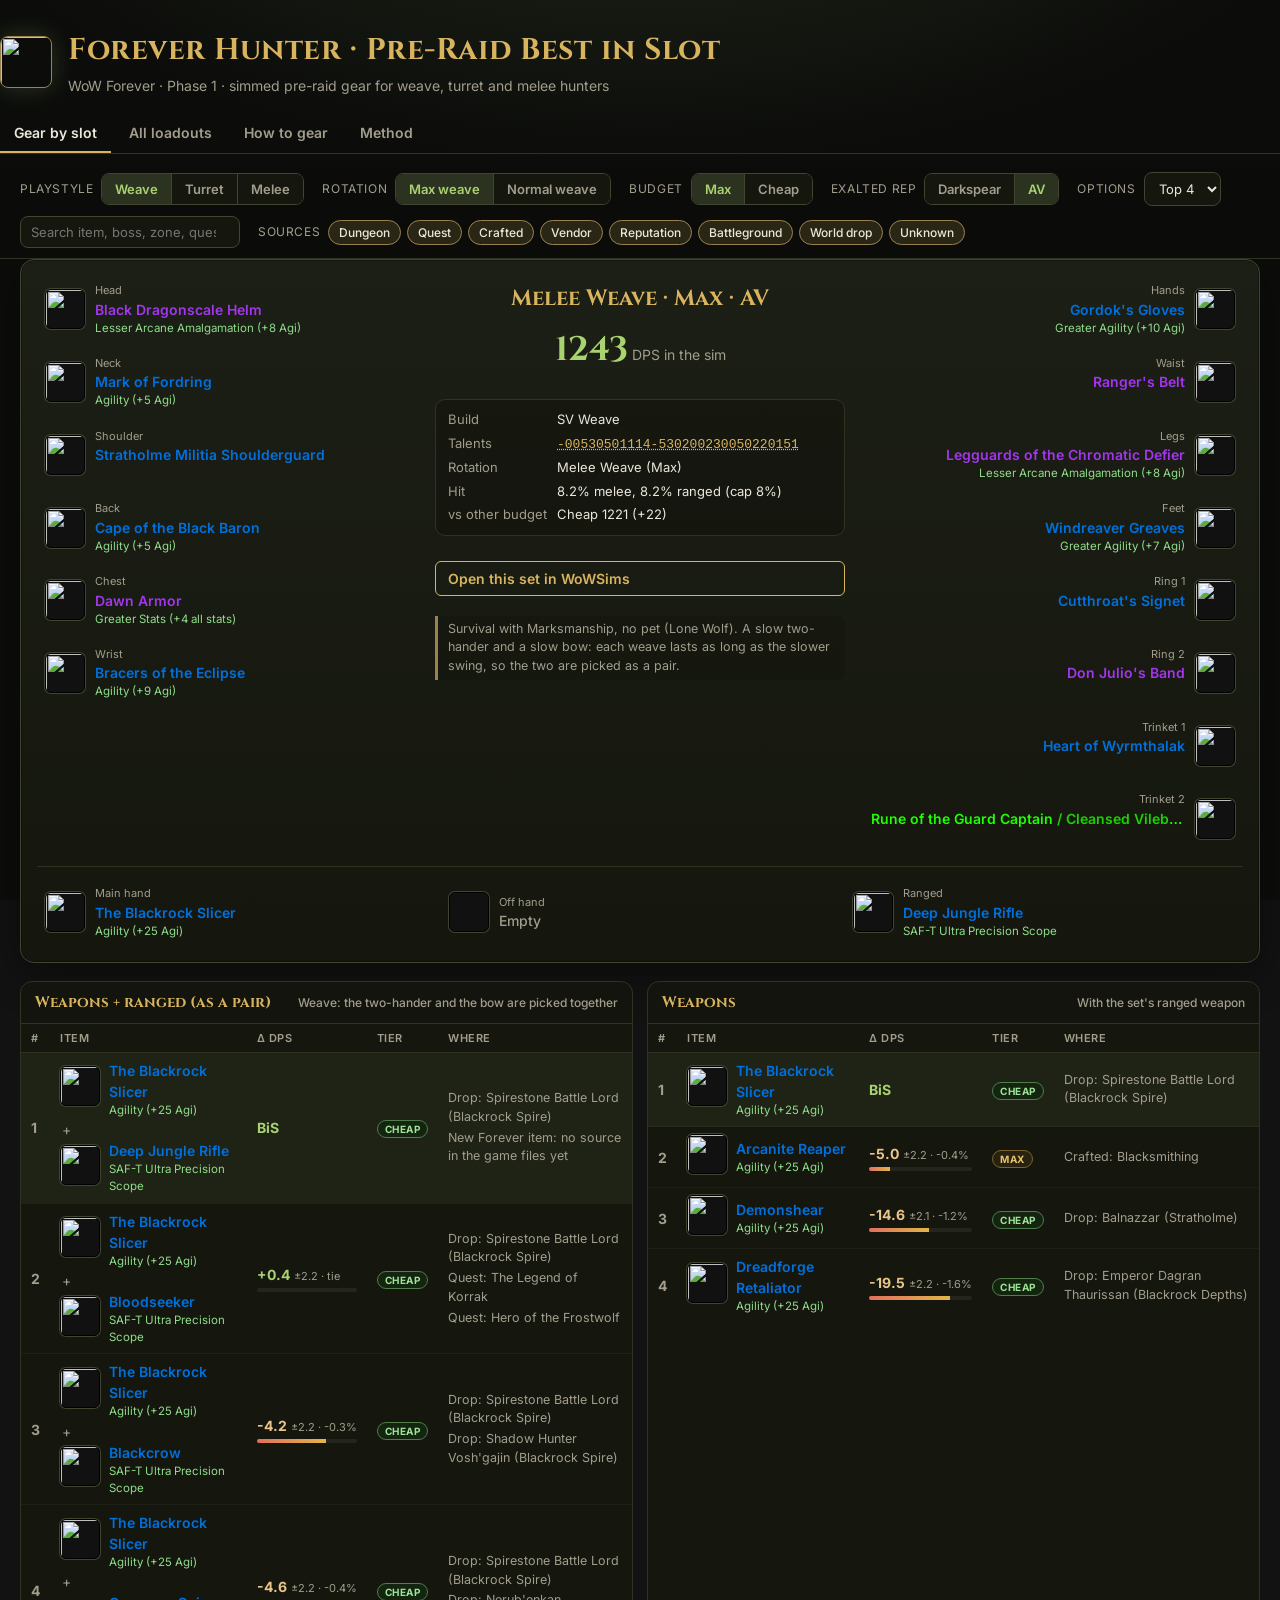
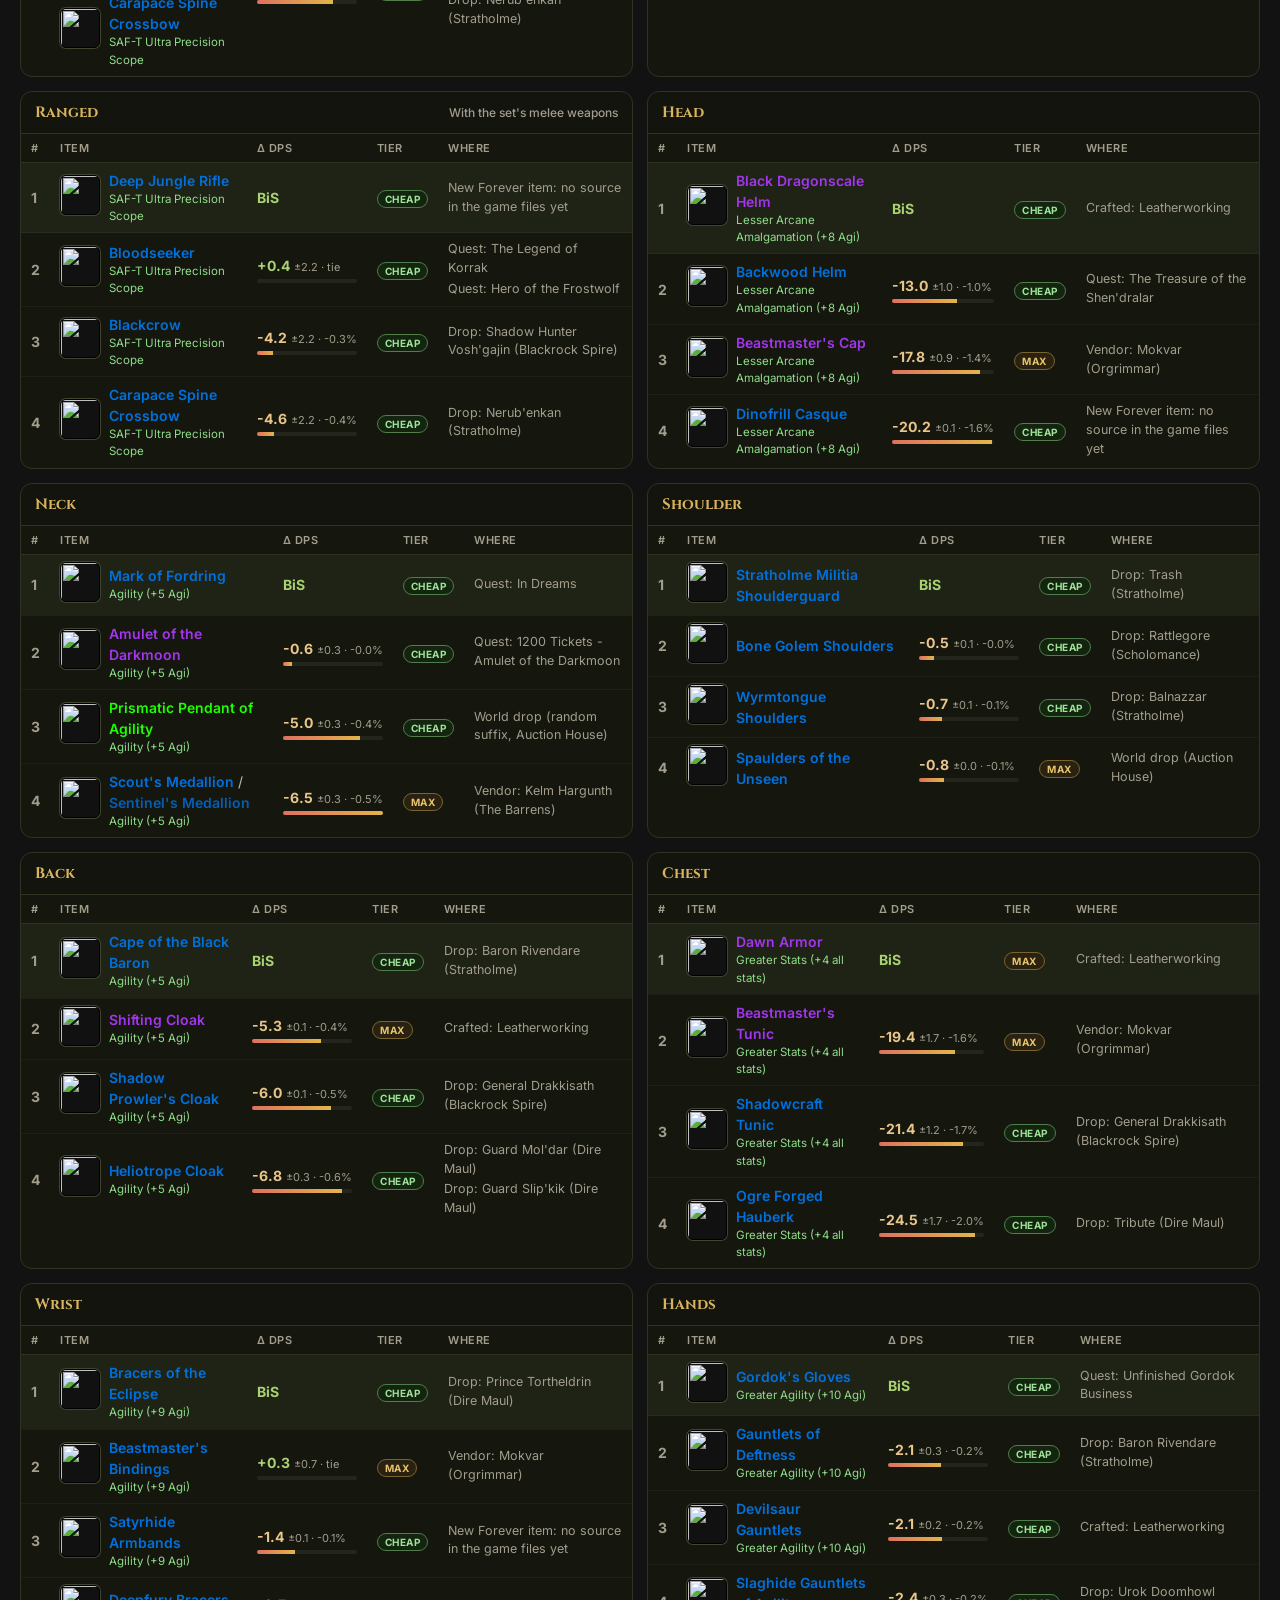
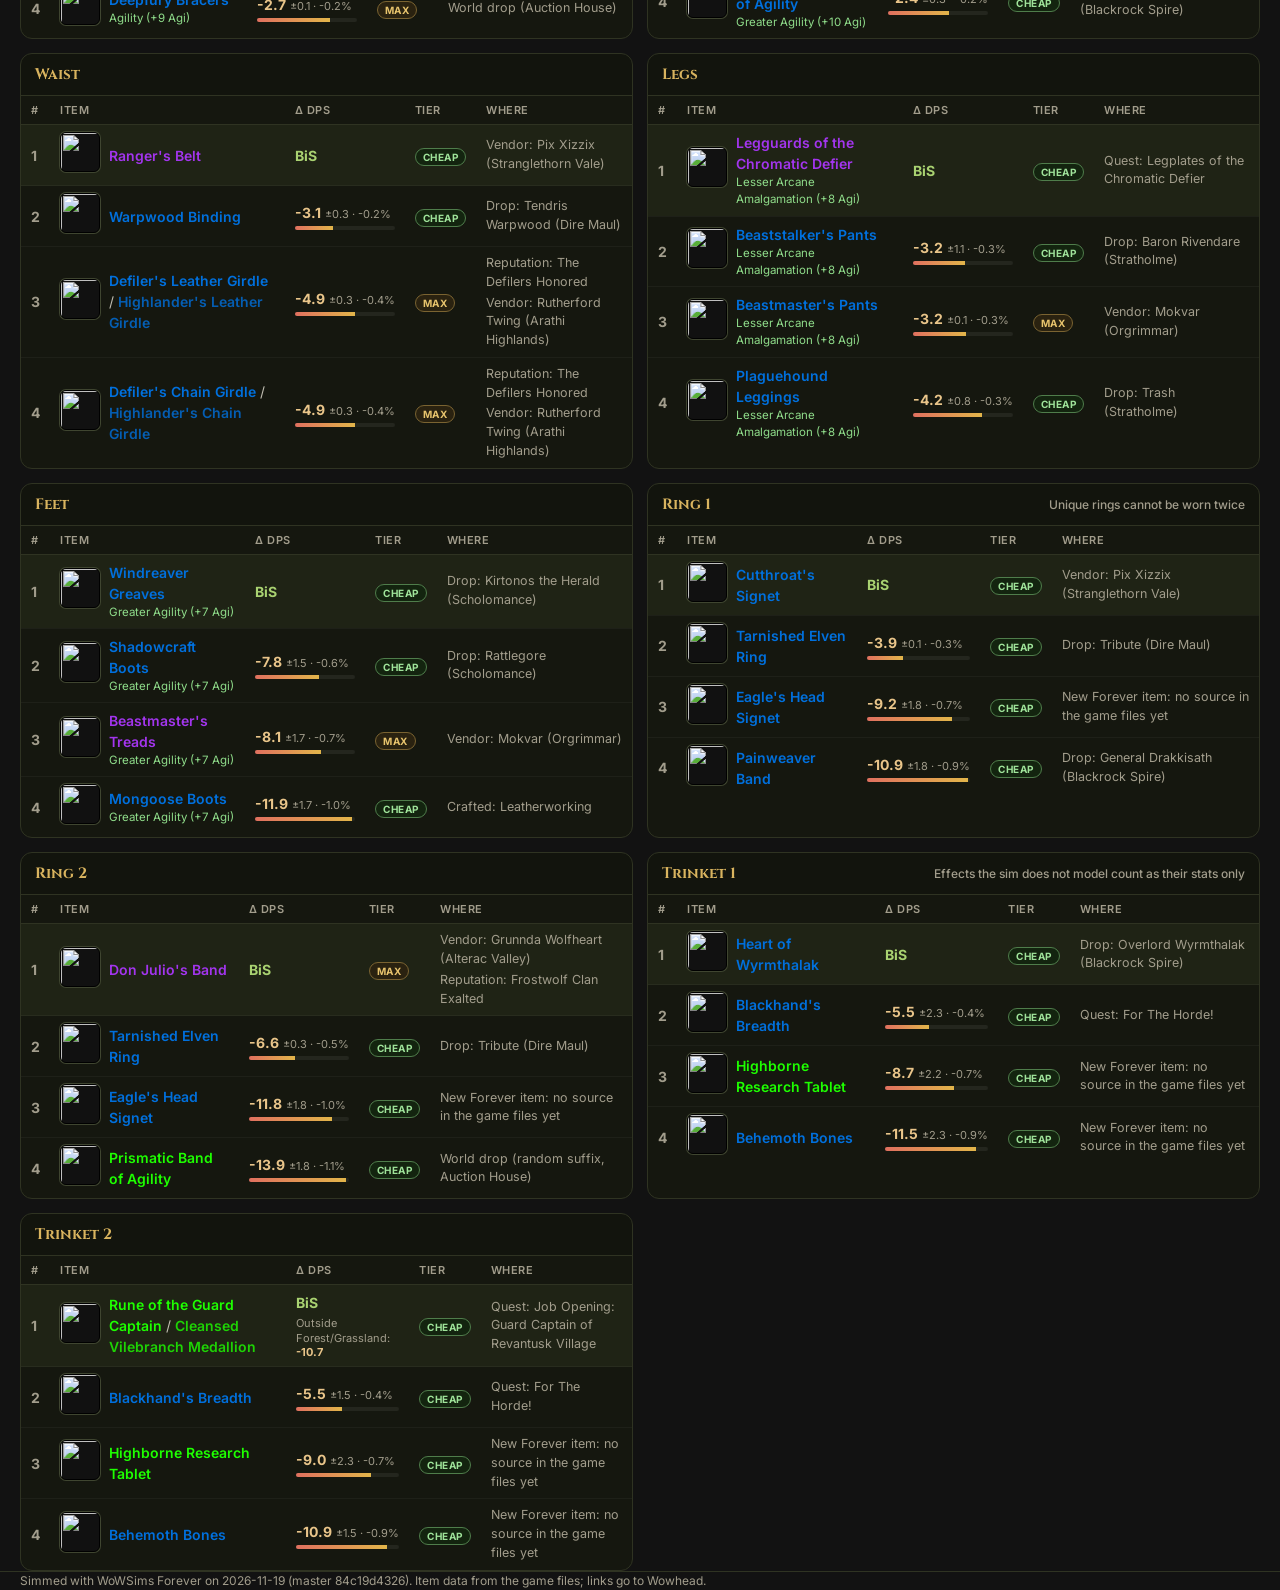
==== commit 240ae0d3: "Rerun everything on WoWSims master 84c19d4326 Every card of all fifteen sets was run again on the si" ====
--- a/index.html
+++ b/index.html
@@ -231,7 +231,7 @@
 <footer class="wrap" id="foot"></footer>
 <div id="tip" hidden></div>
 
-<script src="data.js?v=25b771f900"></script>
+<script src="data.js?v=f988ee9551"></script>
 <script>
 const G = window.GUIDE;
 const ICON = n => `https://wow.zamimg.com/images/wow/icons/medium/${n || 'inv_misc_questionmark'}.jpg`;
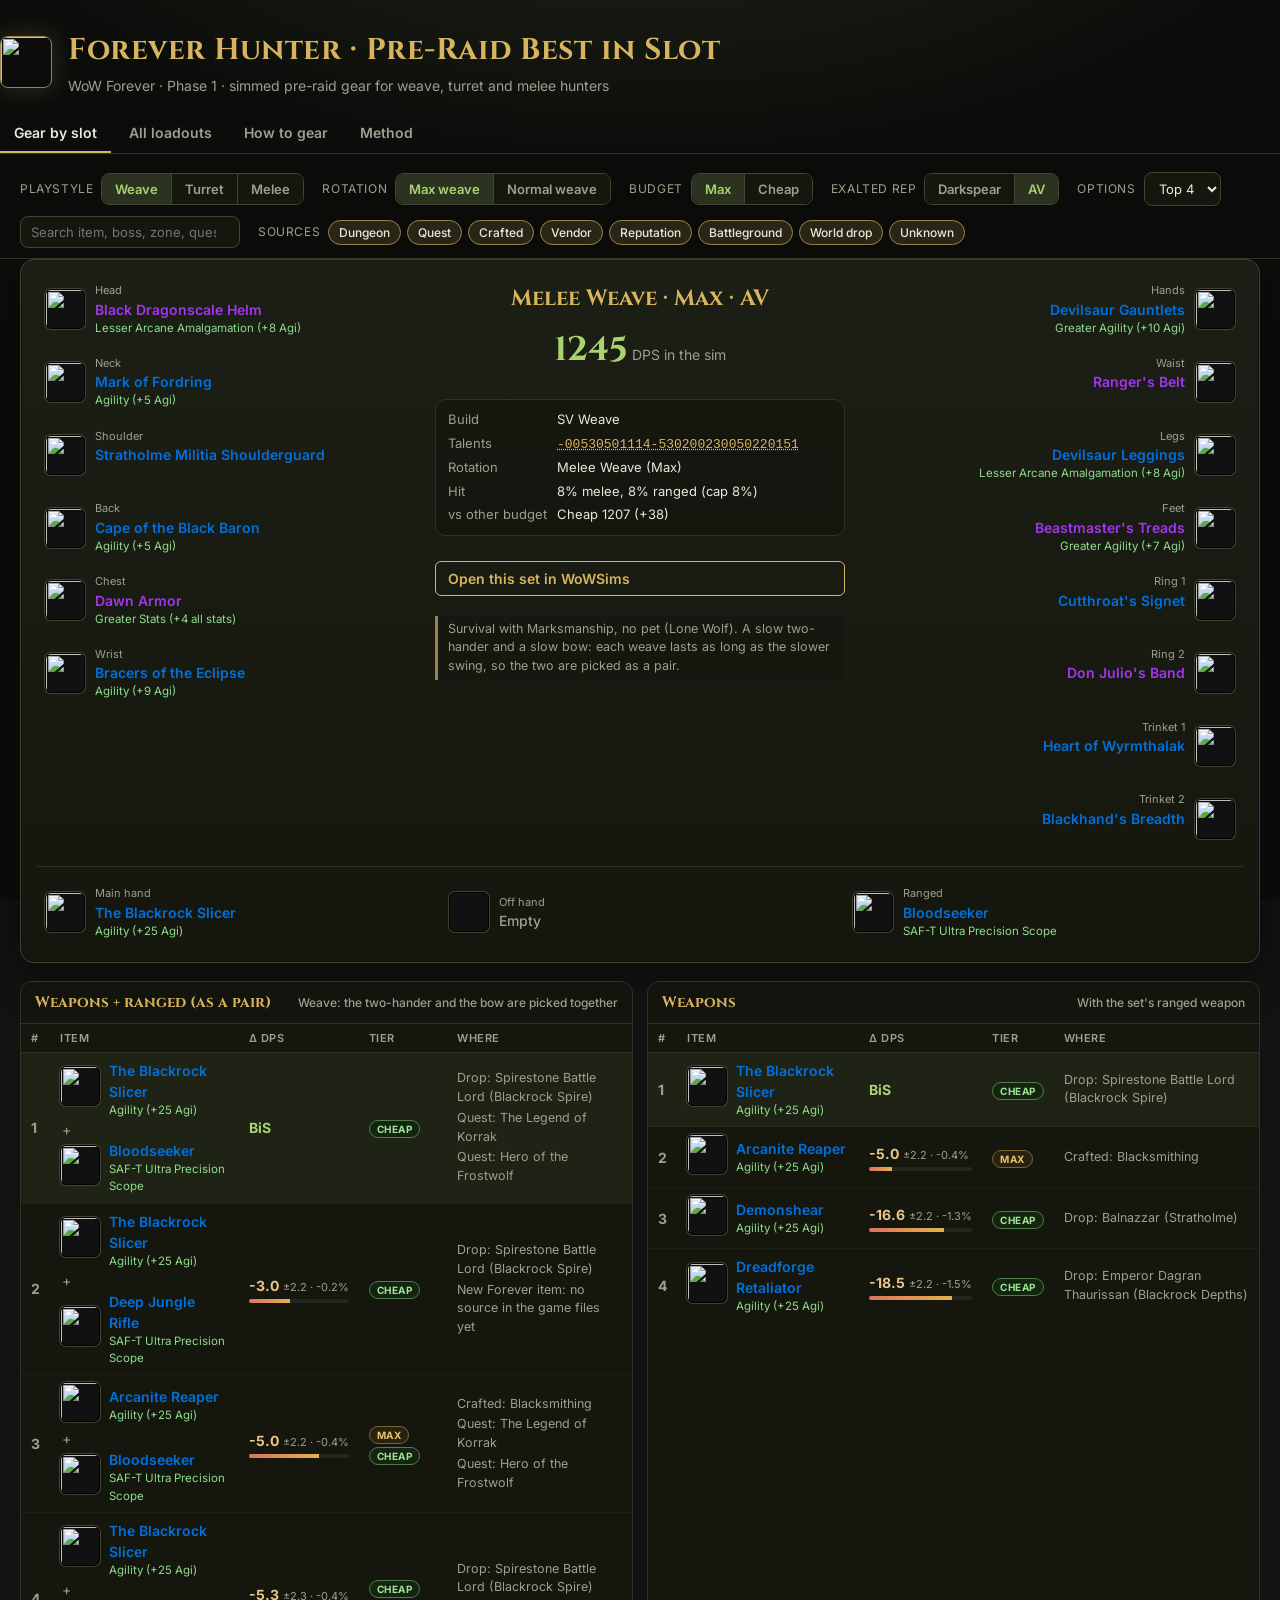
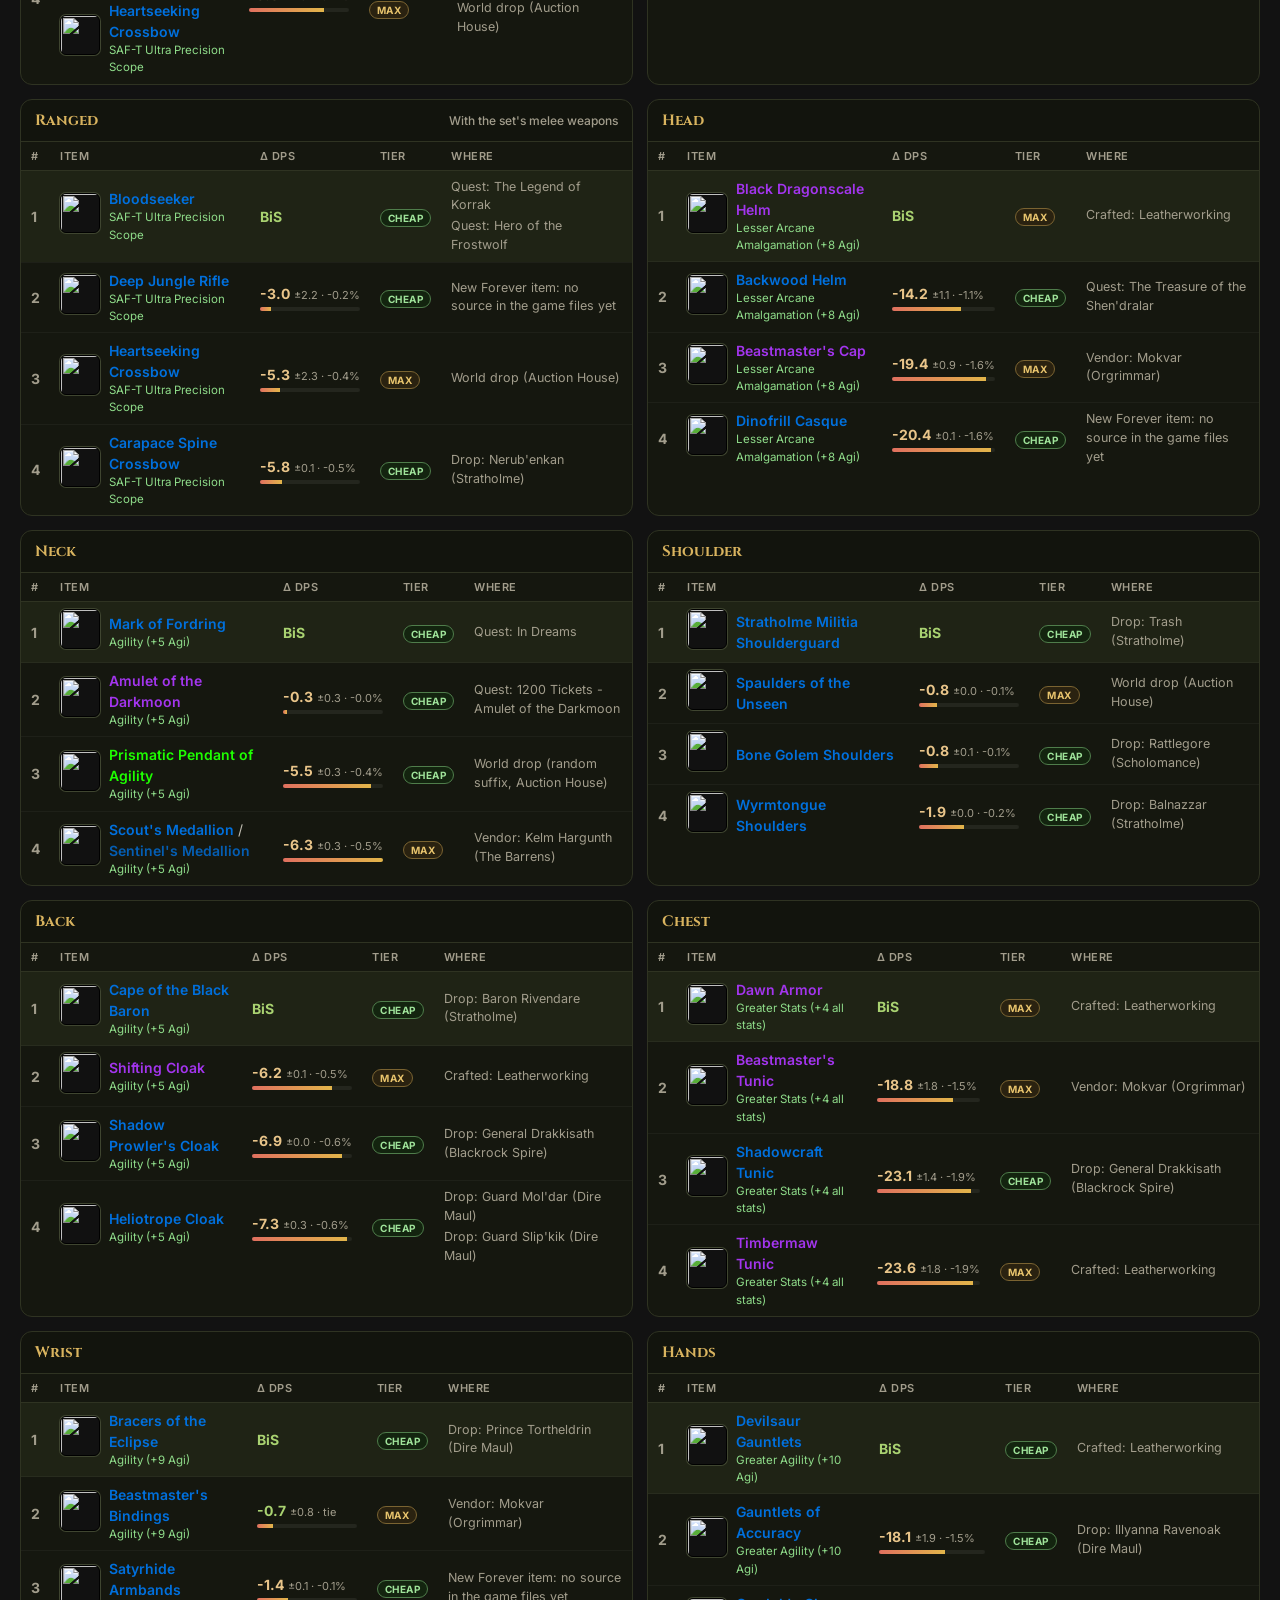
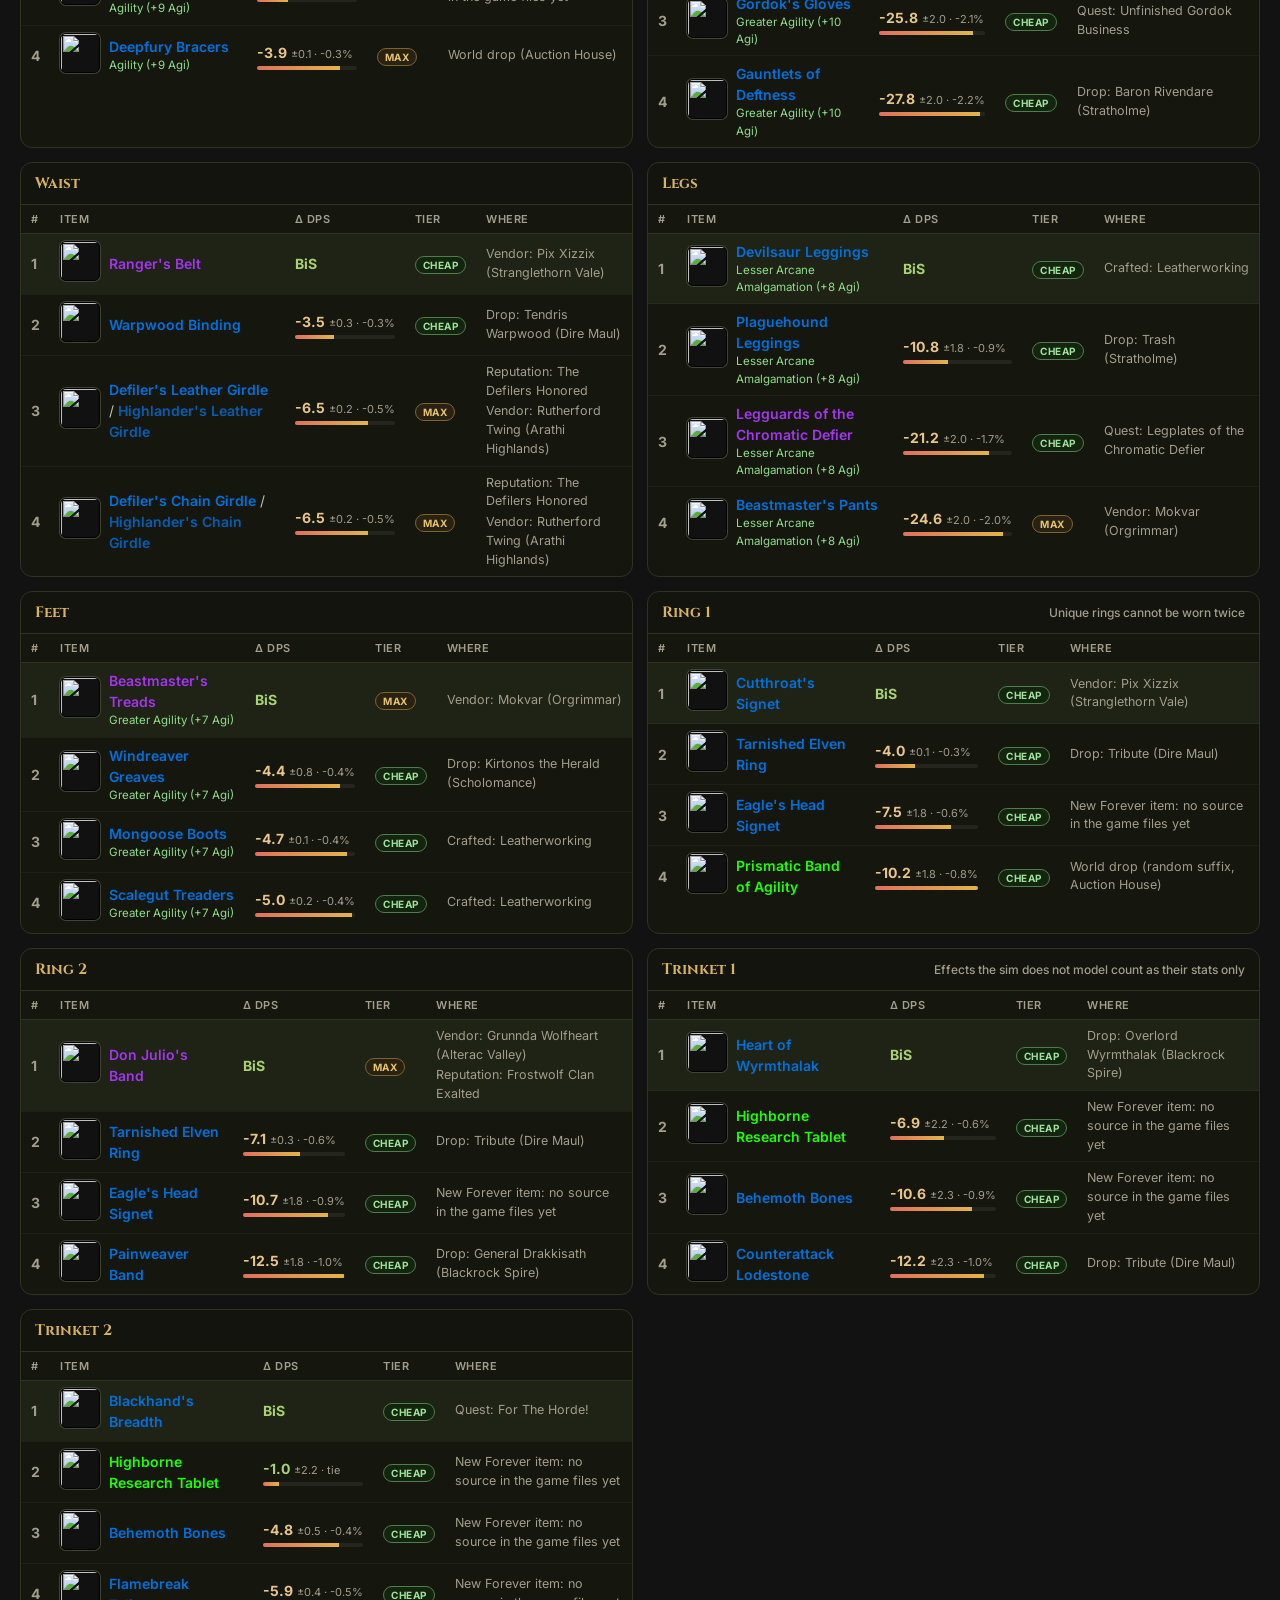
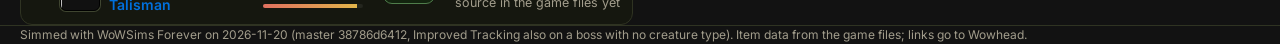
==== commit 7929ee51: "BiS on a boss with no creature type or biome, biome and creature pickers, Max rows on Cheap Every se" ====
--- a/index.html
+++ b/index.html
@@ -231,7 +231,7 @@
 <footer class="wrap" id="foot"></footer>
 <div id="tip" hidden></div>
 
-<script src="data.js?v=f988ee9551"></script>
+<script src="data.js?v=af95eb8473"></script>
 <script>
 const G = window.GUIDE;
 const ICON = n => `https://wow.zamimg.com/images/wow/icons/medium/${n || 'inv_misc_questionmark'}.jpg`;
@@ -350,7 +350,8 @@
   for (const g of L.groups) {
     // A list with nothing worn in its slot (one-handers on a two-hander set) has no BiS row; its Δ is against the set.
     const hasBest = Object.keys(g.best).length > 0;
-    const rows = [...(hasBest ? [{ move: g.best, d: 0, m: 0, best: true, alt: g.bestAlt }] : []), ...g.rows];
+    // Rows shown only under a biome or creature type (x) and a Cheap card's Max rows (max) belong to prebis-new/.
+    const rows = [...(hasBest ? [{ move: g.best, d: 0, m: 0, best: true }] : []), ...g.rows.filter(r => !r.x && !r.max)];
     const shown = rows.filter(r => rowPasses(moveSpecs(r.move))).slice(0, state.topn);
     const maxLoss = Math.max(1, ...rows.slice(0, state.topn + 2).map(r => -r.d));
     const tr = shown.map((r, i) => {
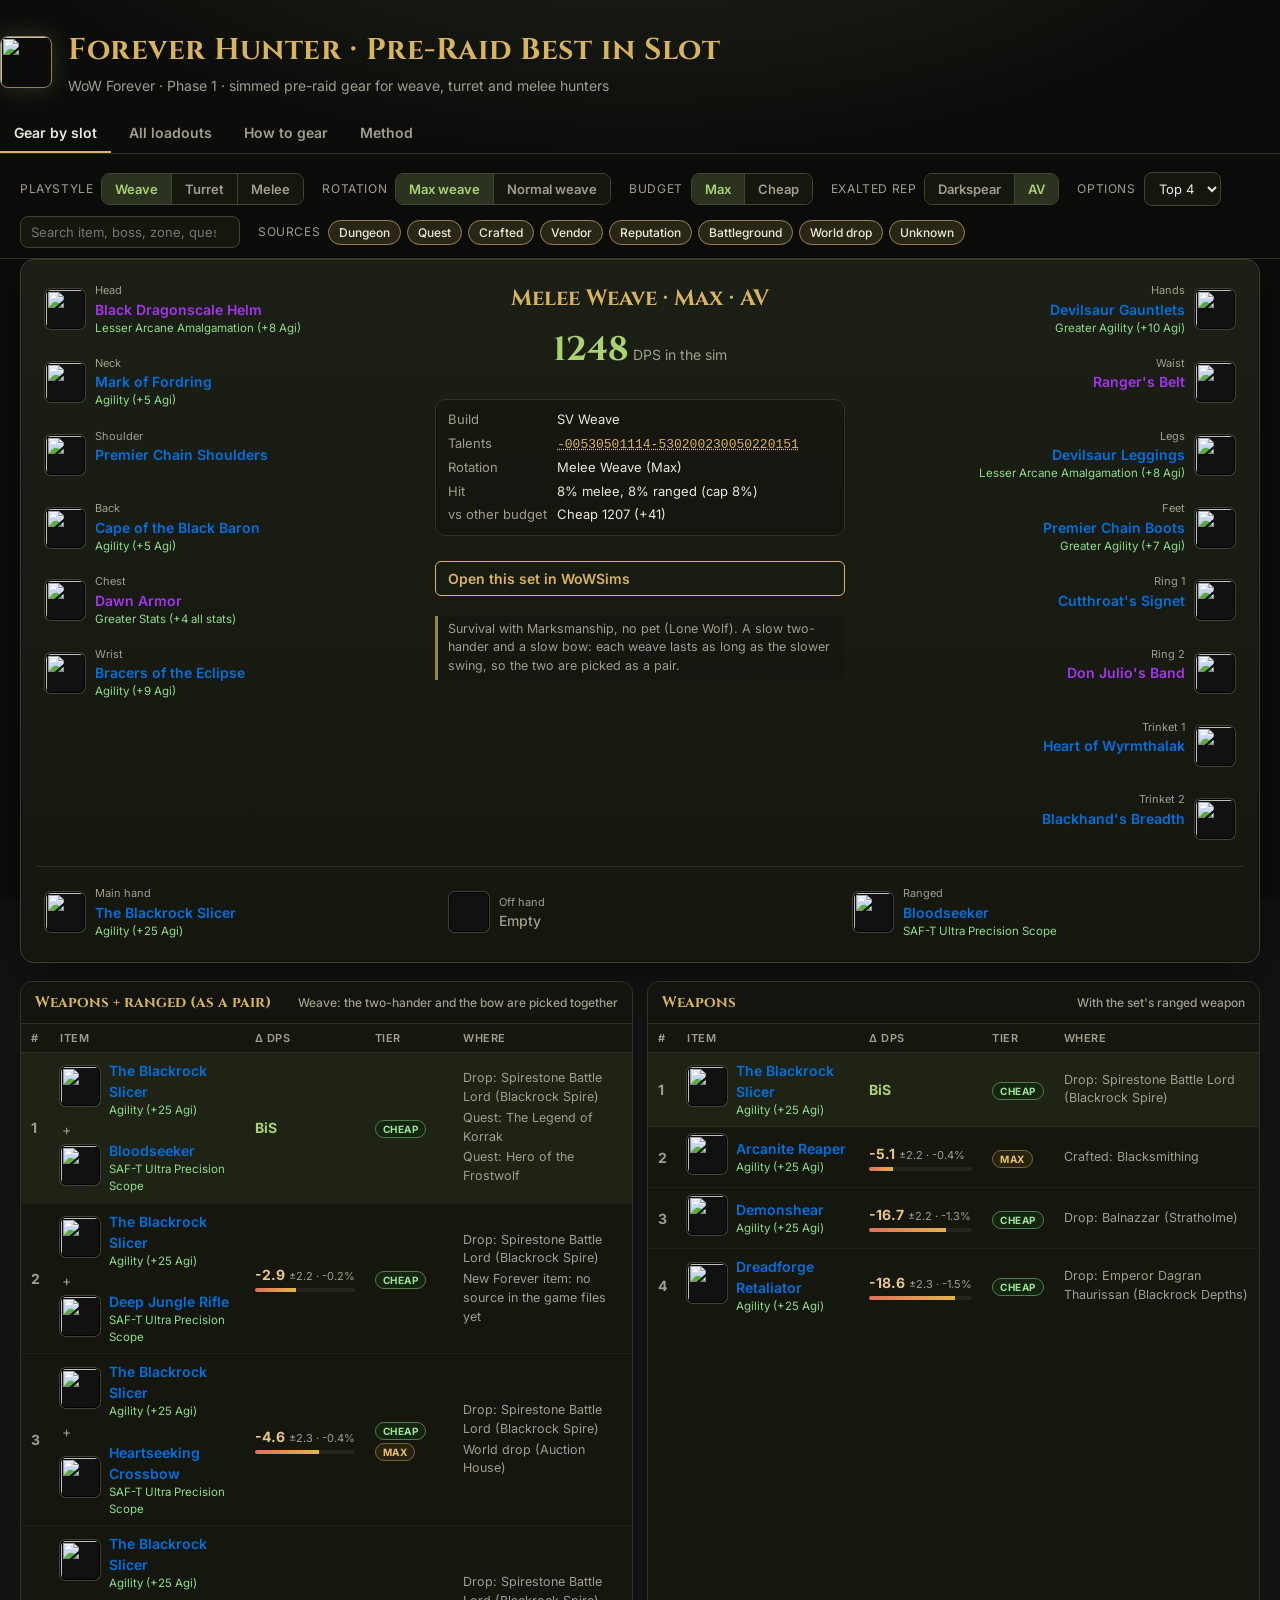
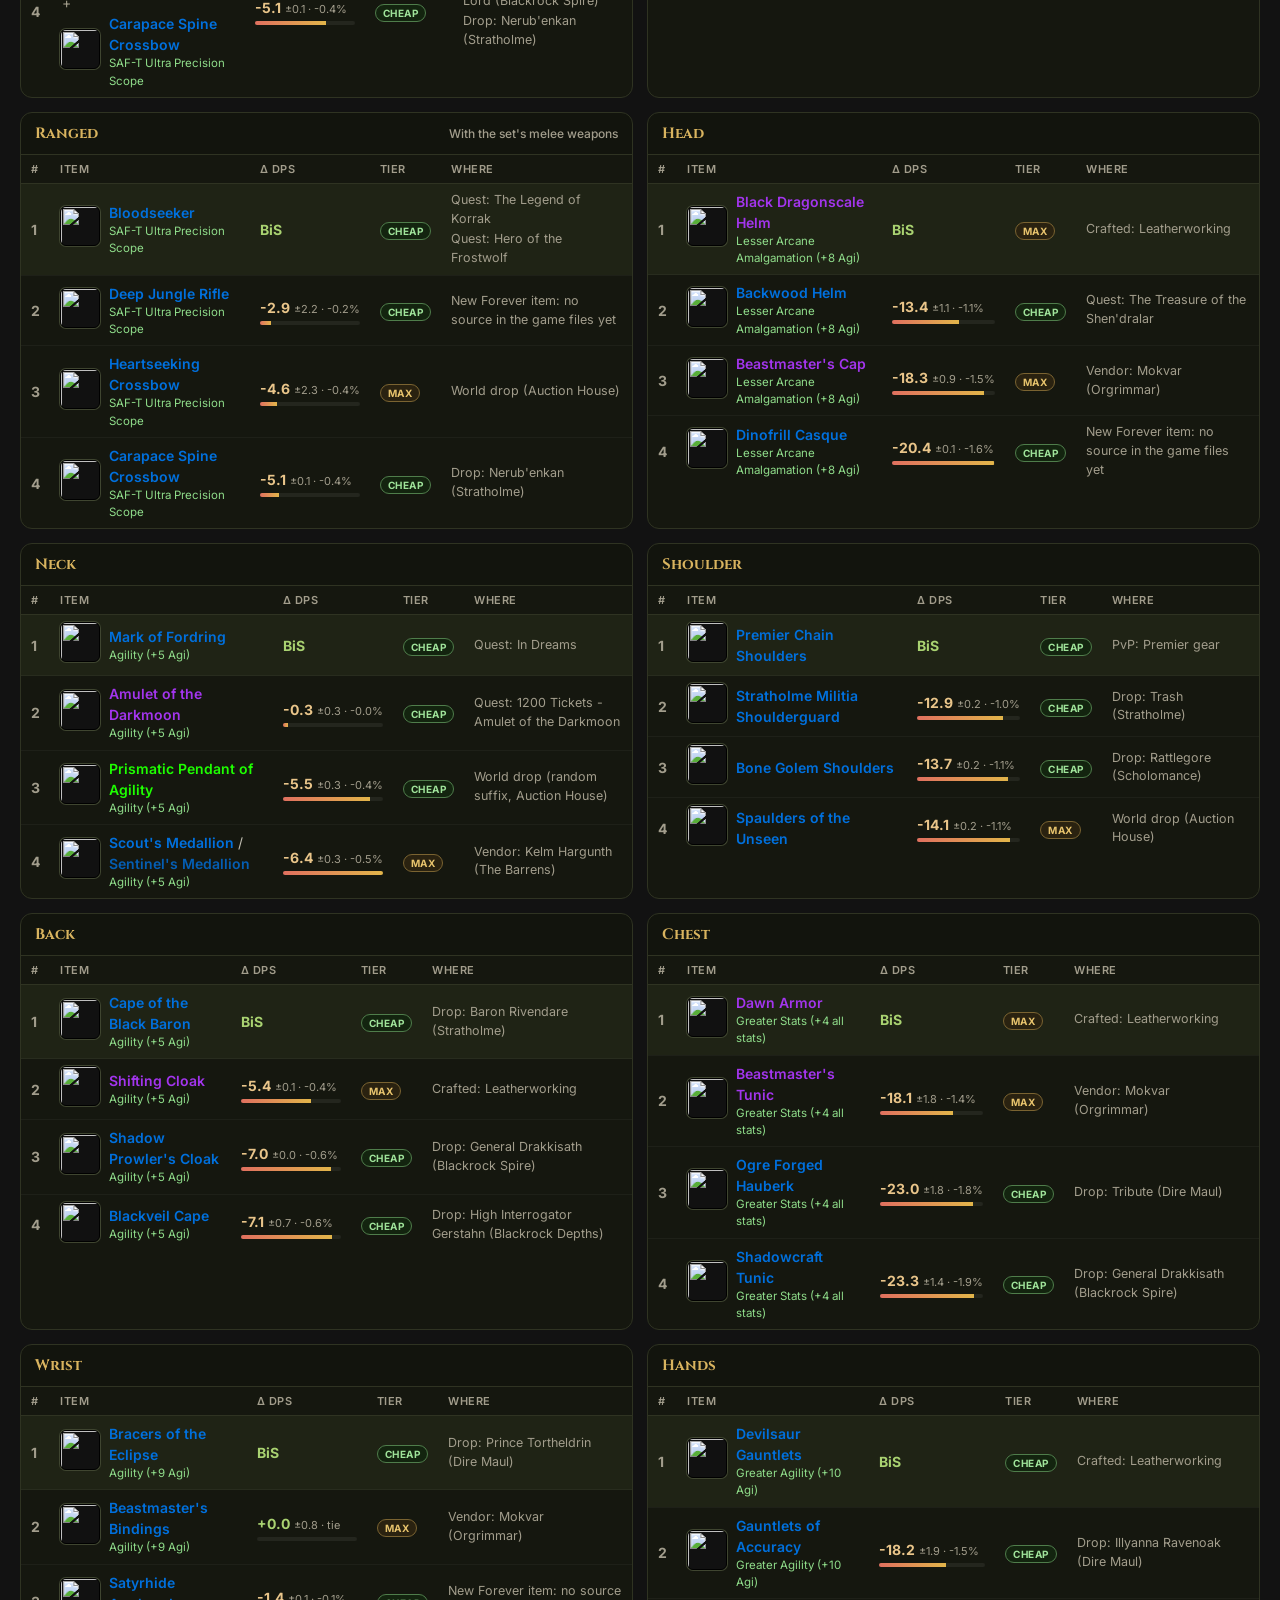
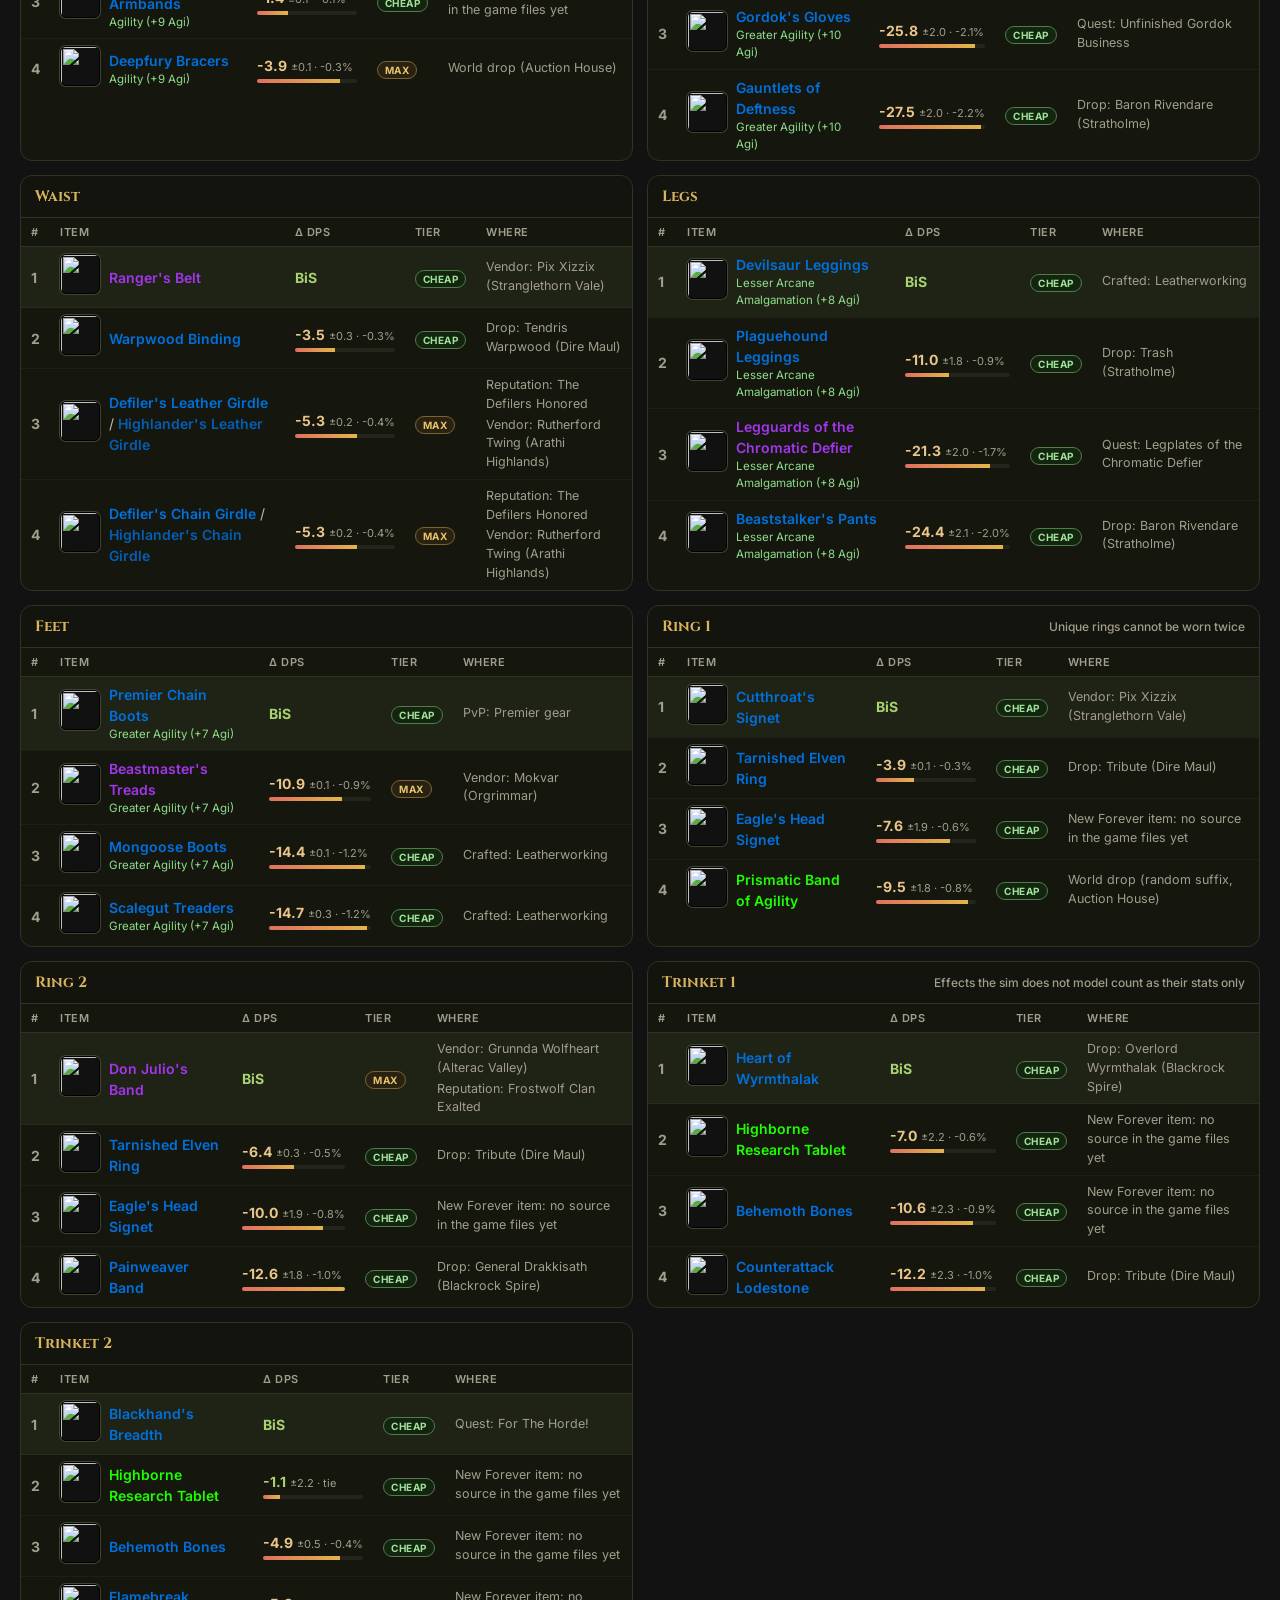
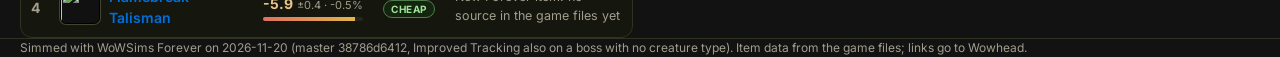
==== commit 7e88a3fc: "BiS: two-piece set card, and the PvP pair on the AV weave sets Every loadout gets a Two-piece sets c" ====
--- a/index.html
+++ b/index.html
@@ -231,7 +231,7 @@
 <footer class="wrap" id="foot"></footer>
 <div id="tip" hidden></div>
 
-<script src="data.js?v=af95eb8473"></script>
+<script src="data.js?v=b0a08db86d"></script>
 <script>
 const G = window.GUIDE;
 const ICON = n => `https://wow.zamimg.com/images/wow/icons/medium/${n || 'inv_misc_questionmark'}.jpg`;
@@ -347,7 +347,7 @@
 function renderCards() {
   const L = loadout();
   const out = [];
-  for (const g of L.groups) {
+  for (const g of L.groups.filter(g => g.id !== 'sets')) {
     // A list with nothing worn in its slot (one-handers on a two-hander set) has no BiS row; its Δ is against the set.
     const hasBest = Object.keys(g.best).length > 0;
     // Rows shown only under a biome or creature type (x) and a Cheap card's Max rows (max) belong to prebis-new/.
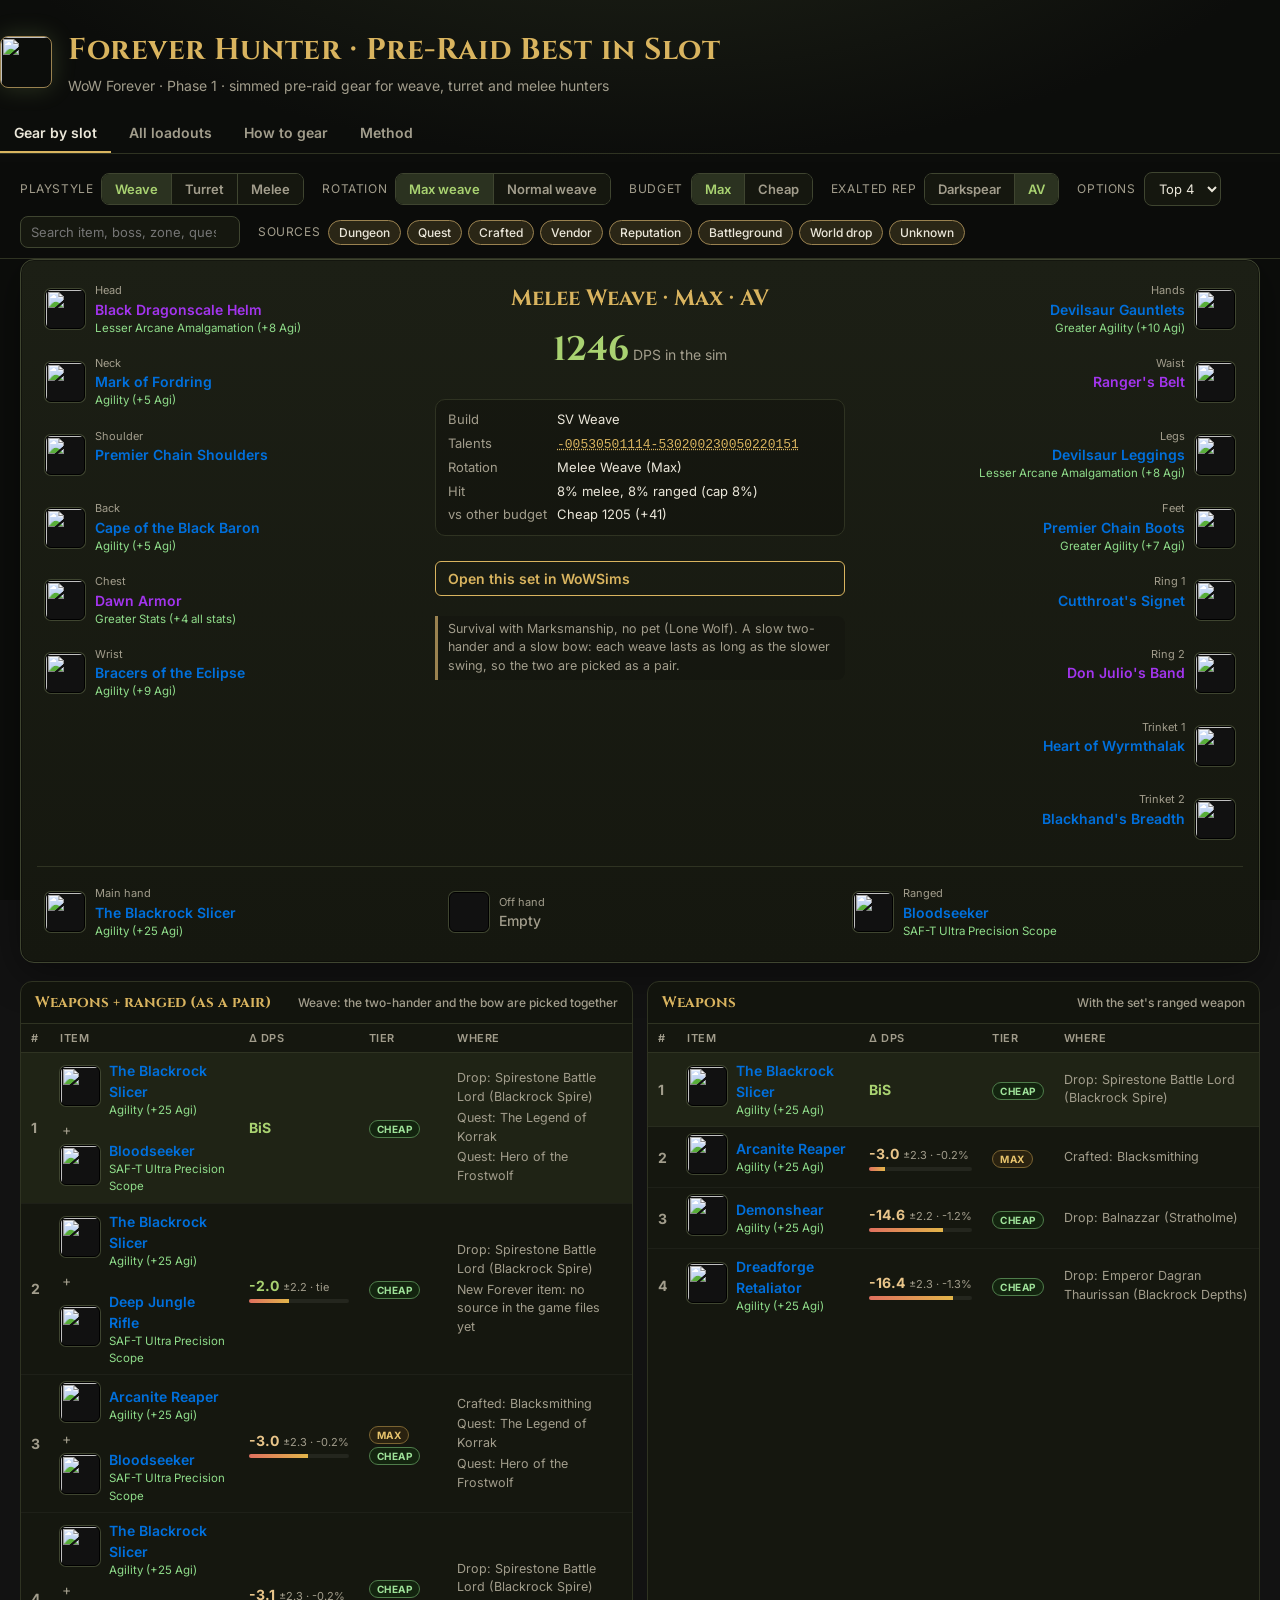
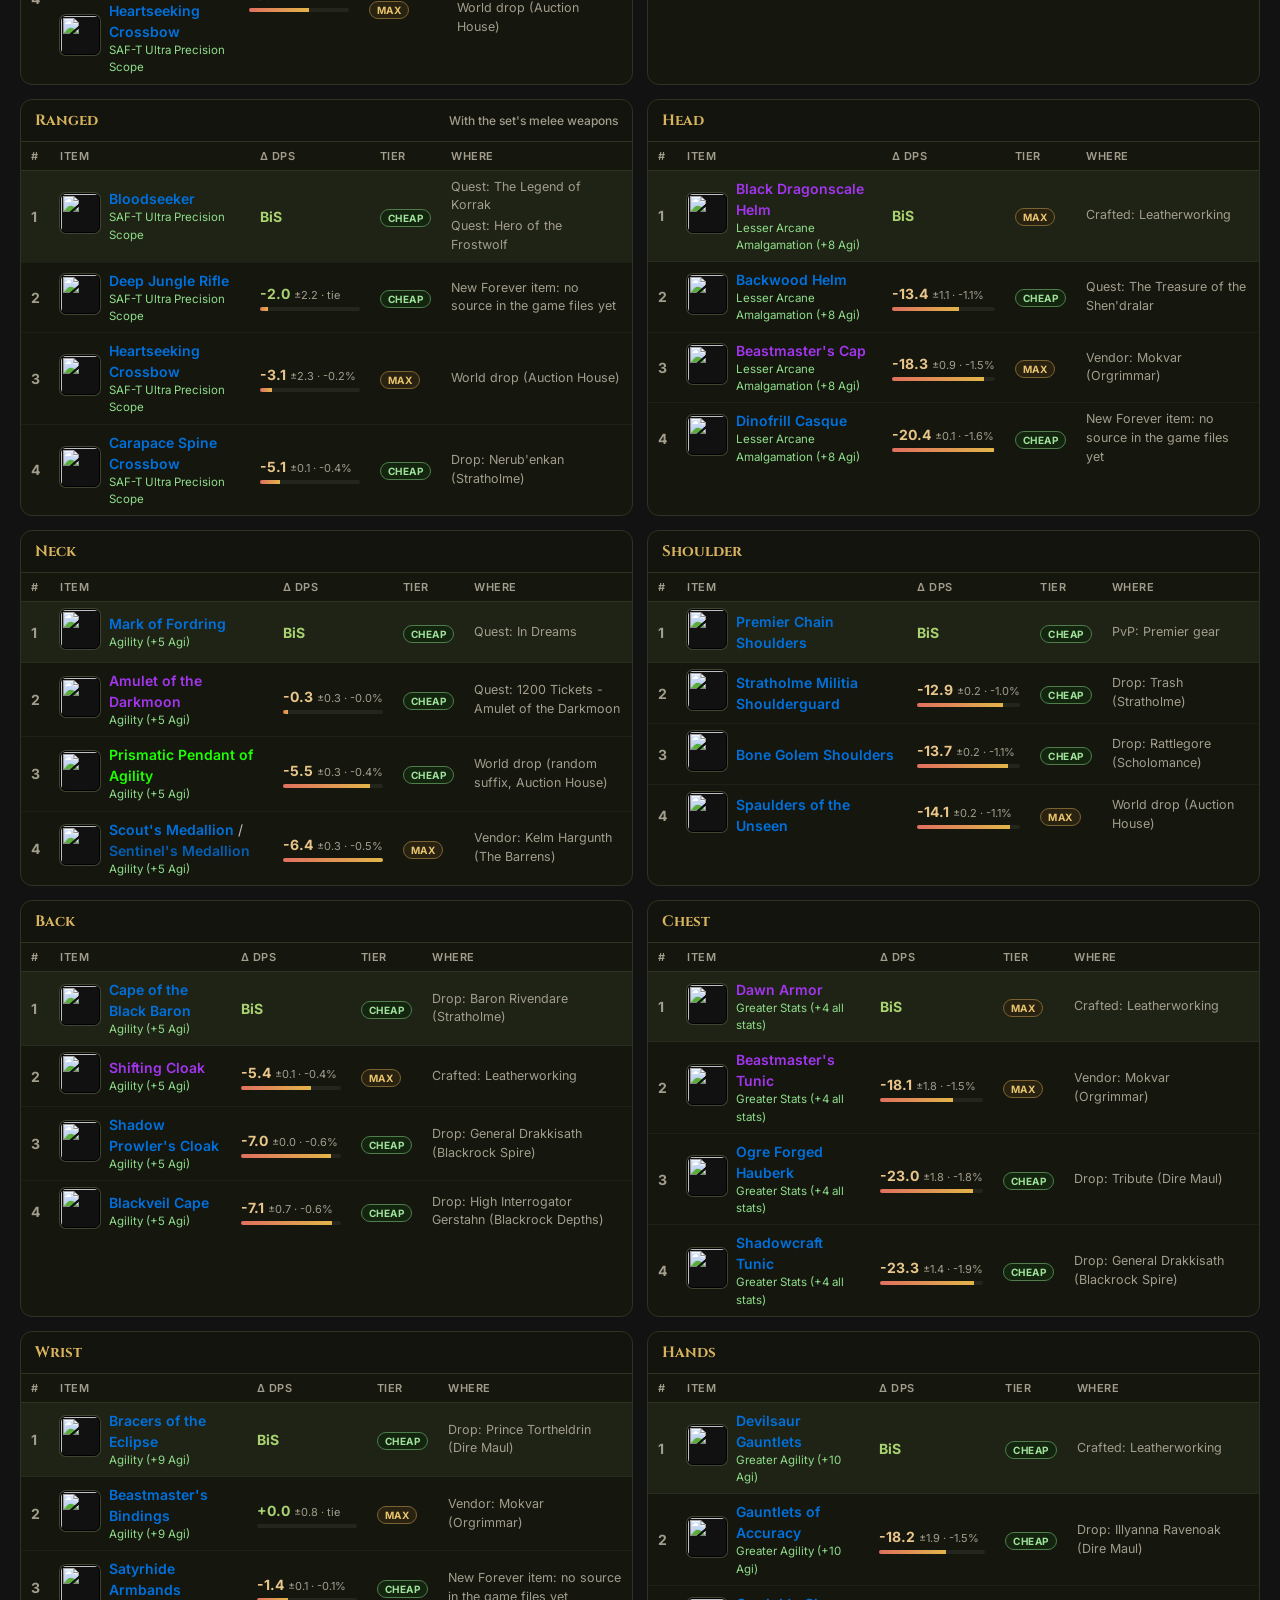
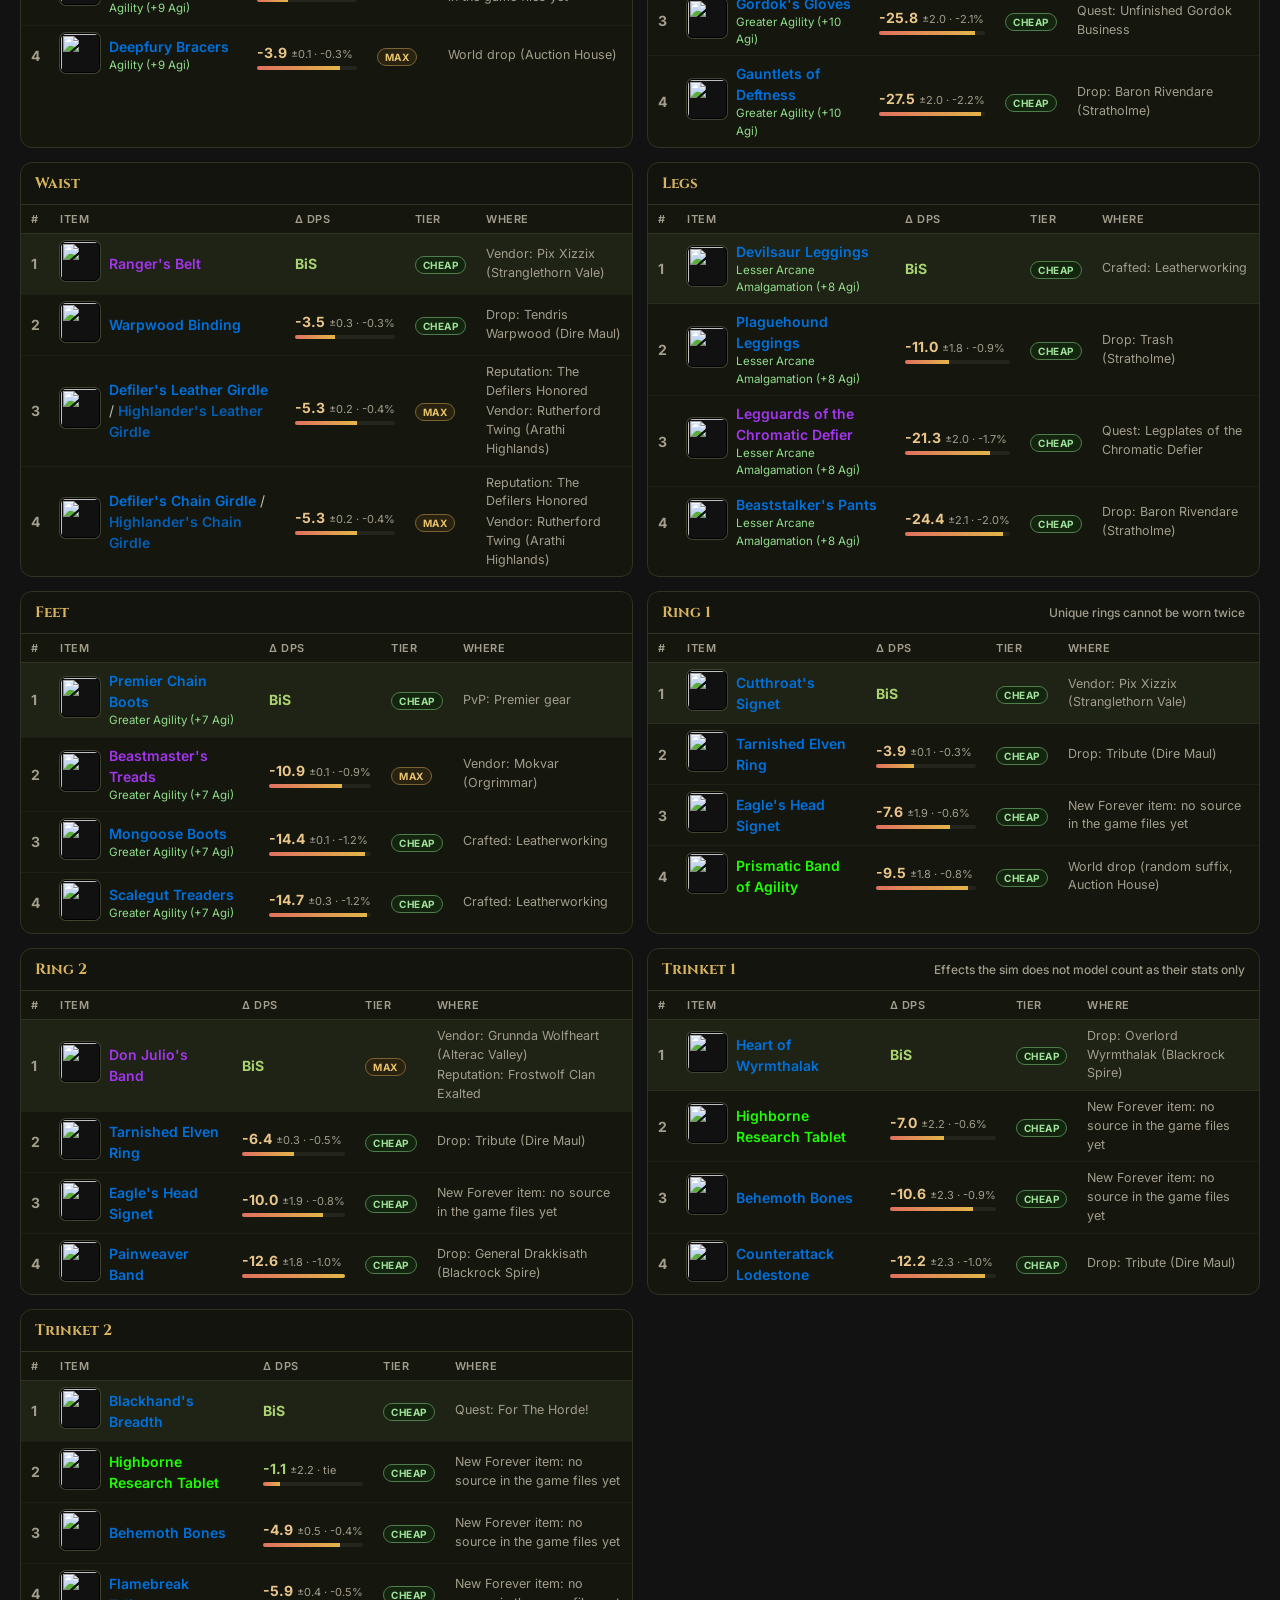
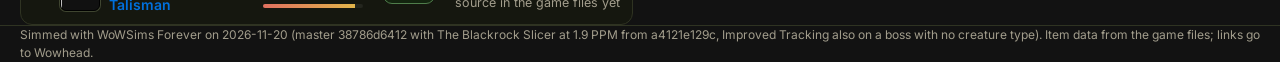
==== commit 8264d349: "BiS: The Blackrock Slicer at 1.9 PPM Master a4121e129c drops The Blackrock Slicer from 2.05 to 1.9 p" ====
--- a/index.html
+++ b/index.html
@@ -231,7 +231,7 @@
 <footer class="wrap" id="foot"></footer>
 <div id="tip" hidden></div>
 
-<script src="data.js?v=b0a08db86d"></script>
+<script src="data.js?v=853898a2df"></script>
 <script>
 const G = window.GUIDE;
 const ICON = n => `https://wow.zamimg.com/images/wow/icons/medium/${n || 'inv_misc_questionmark'}.jpg`;
